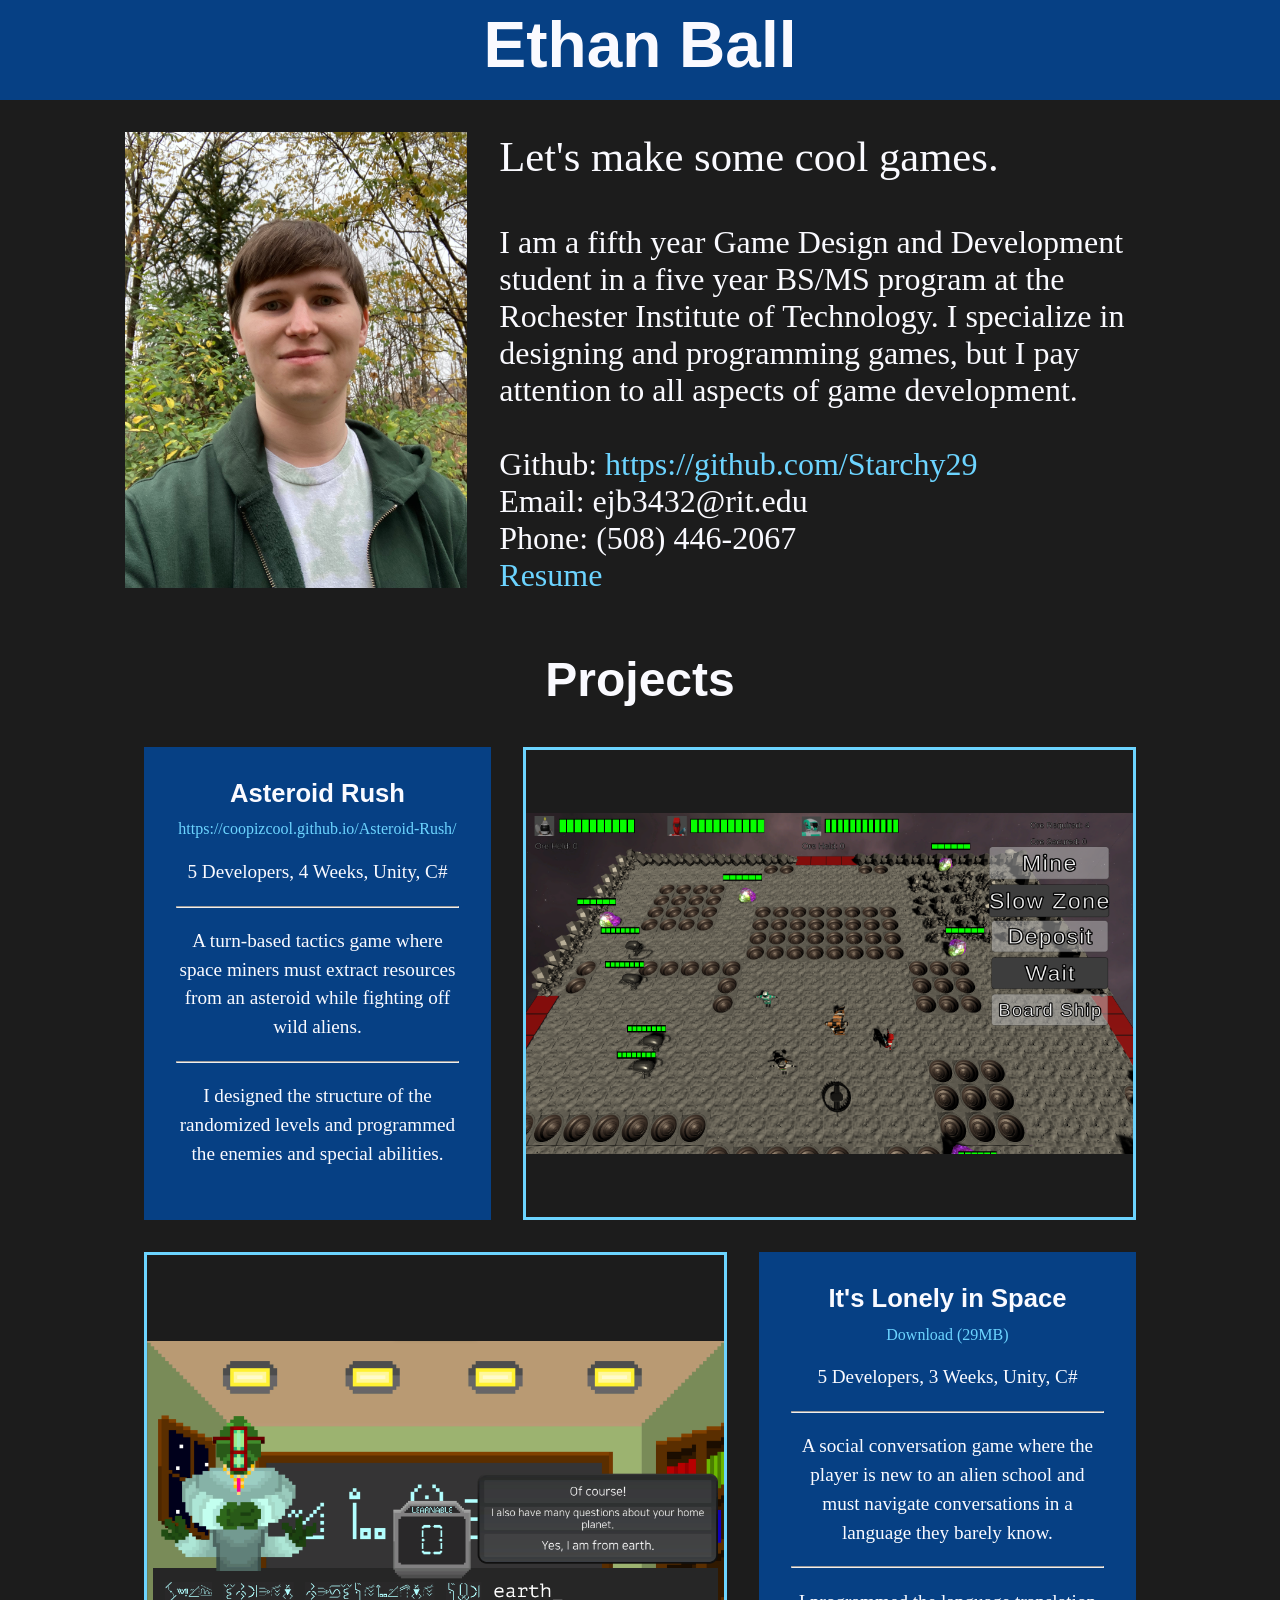
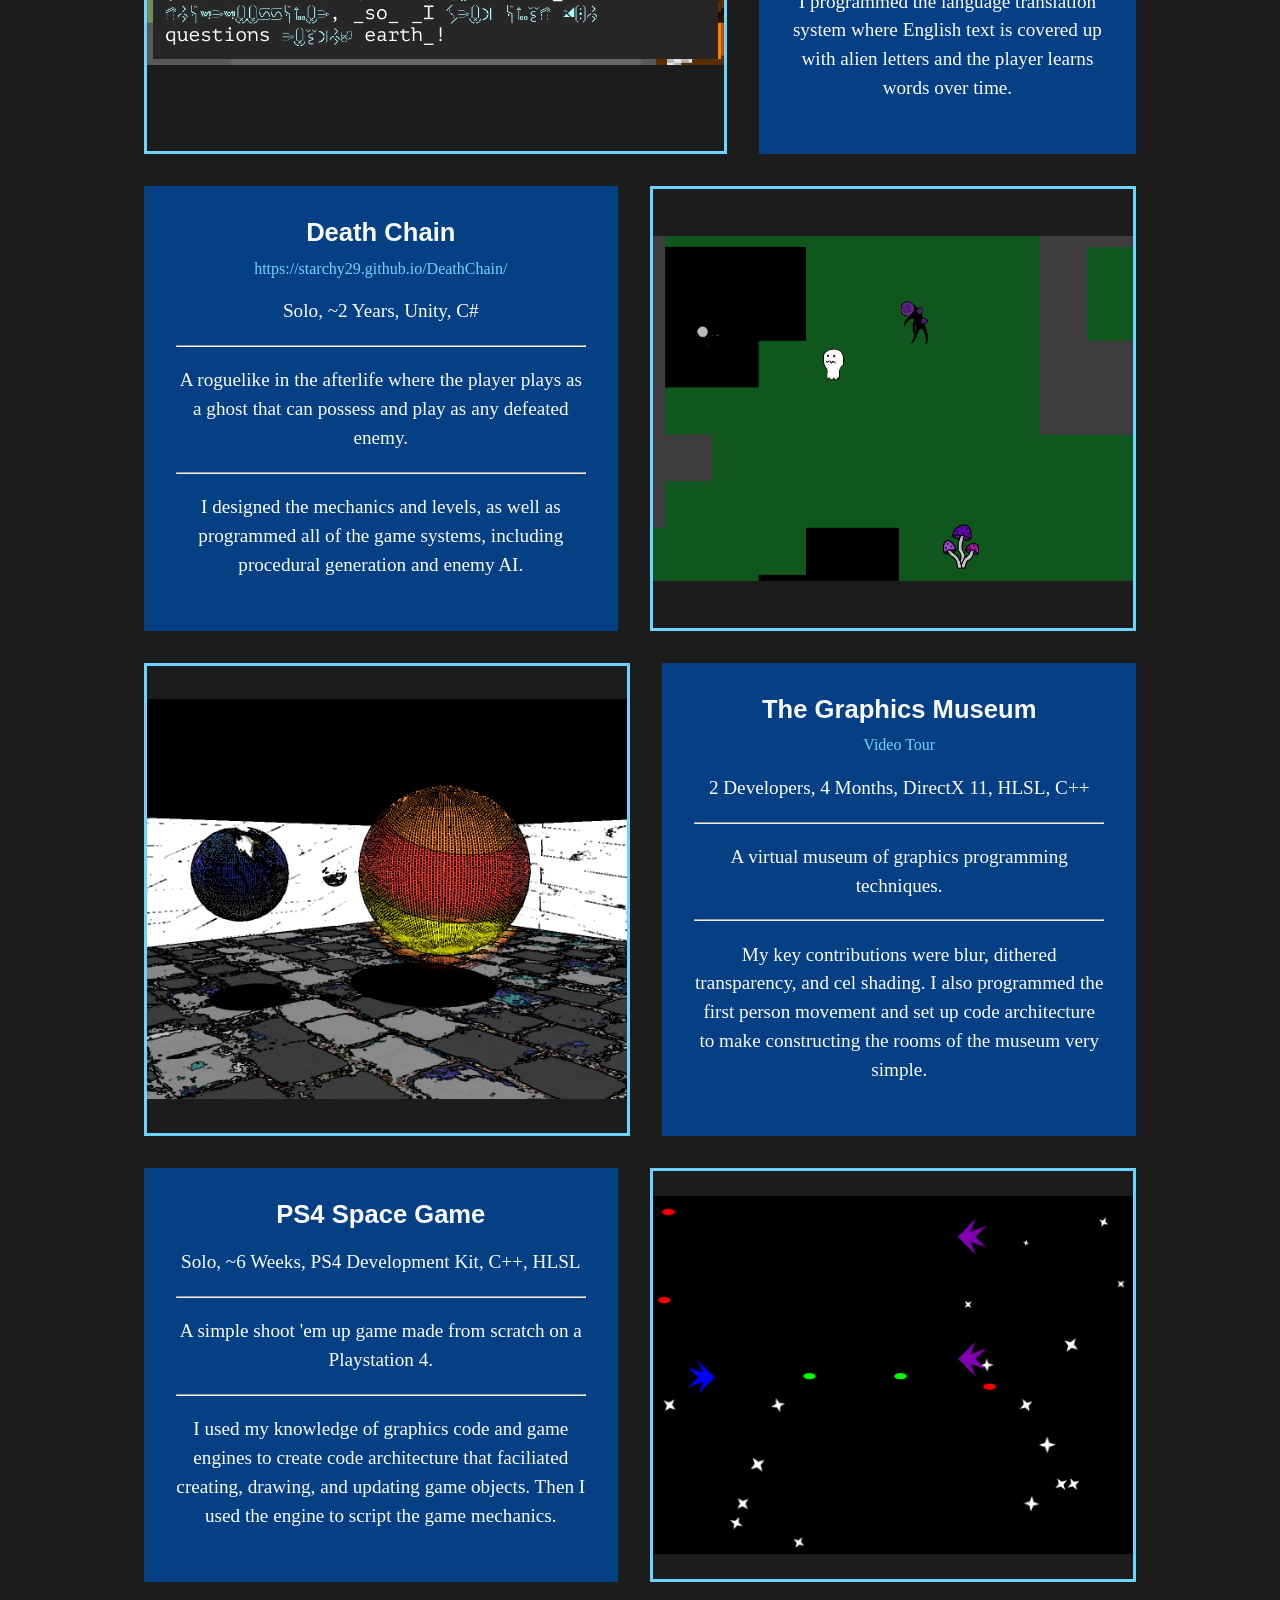
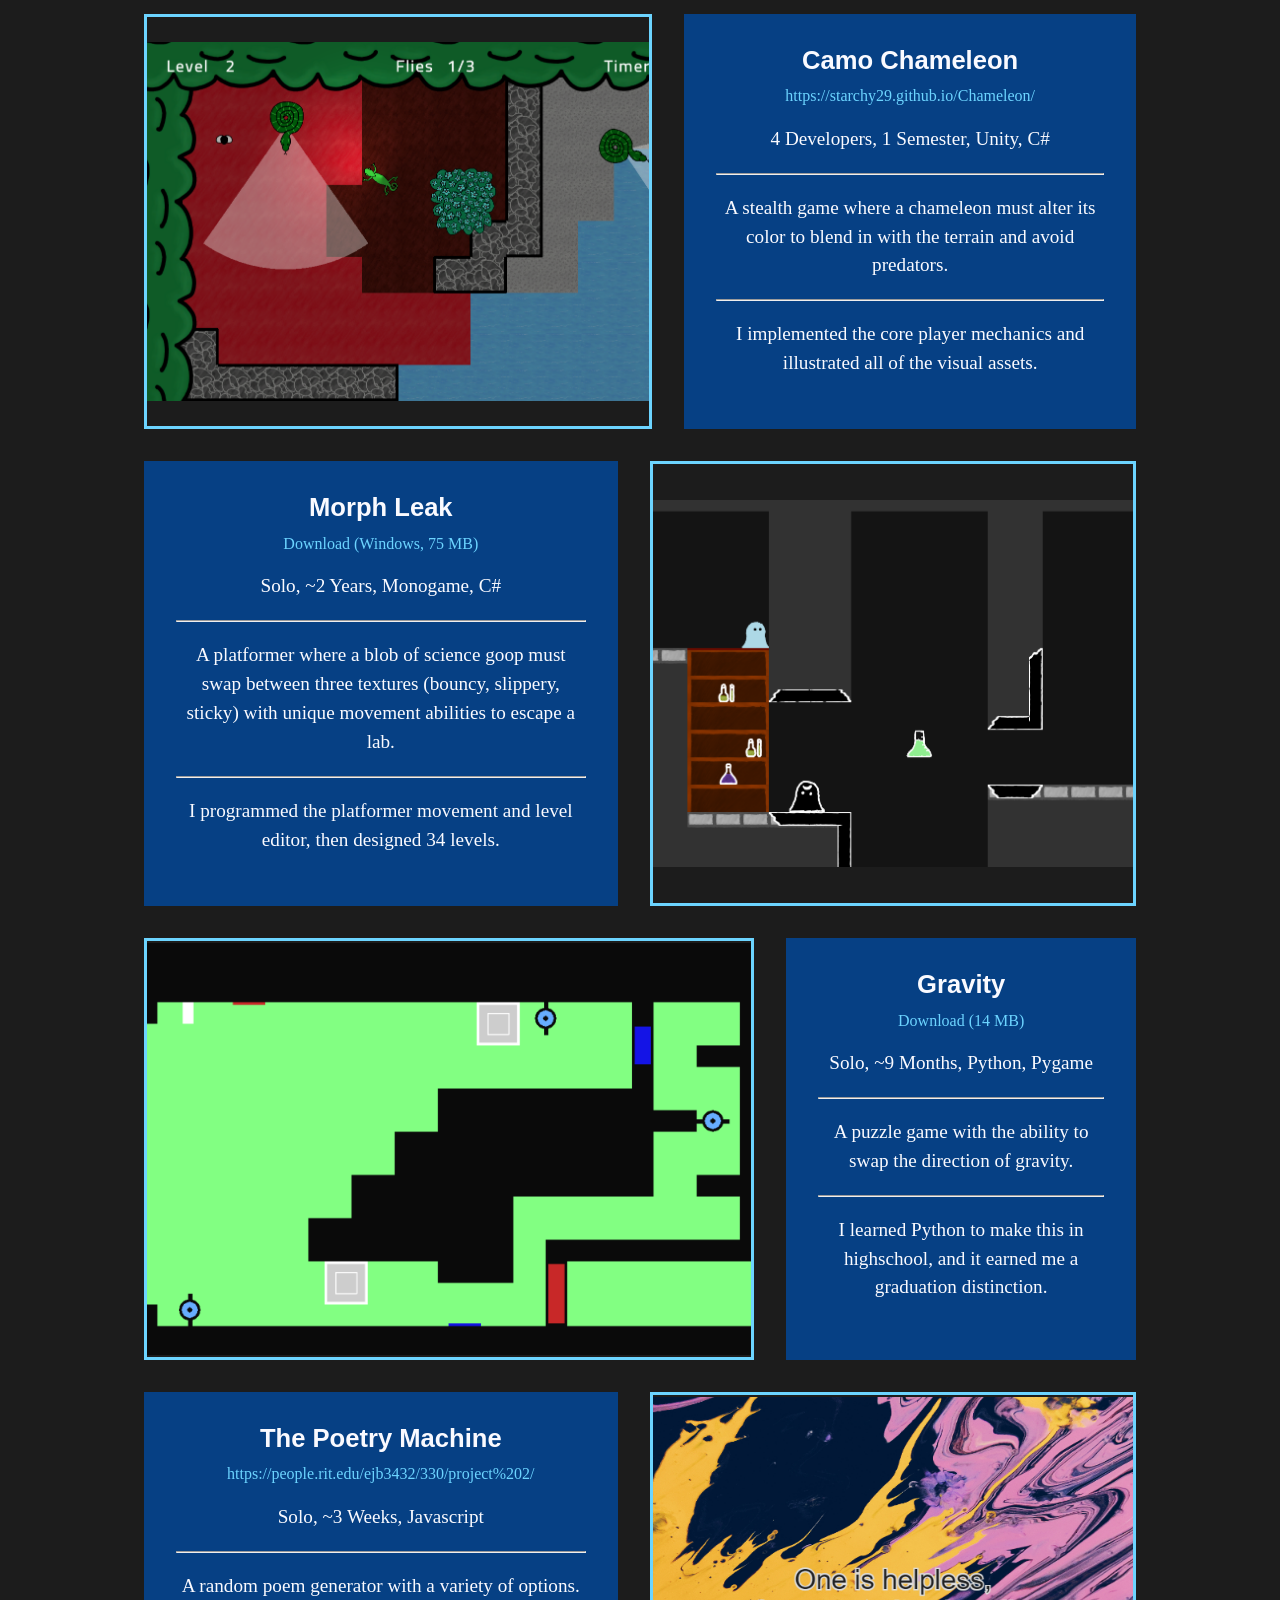
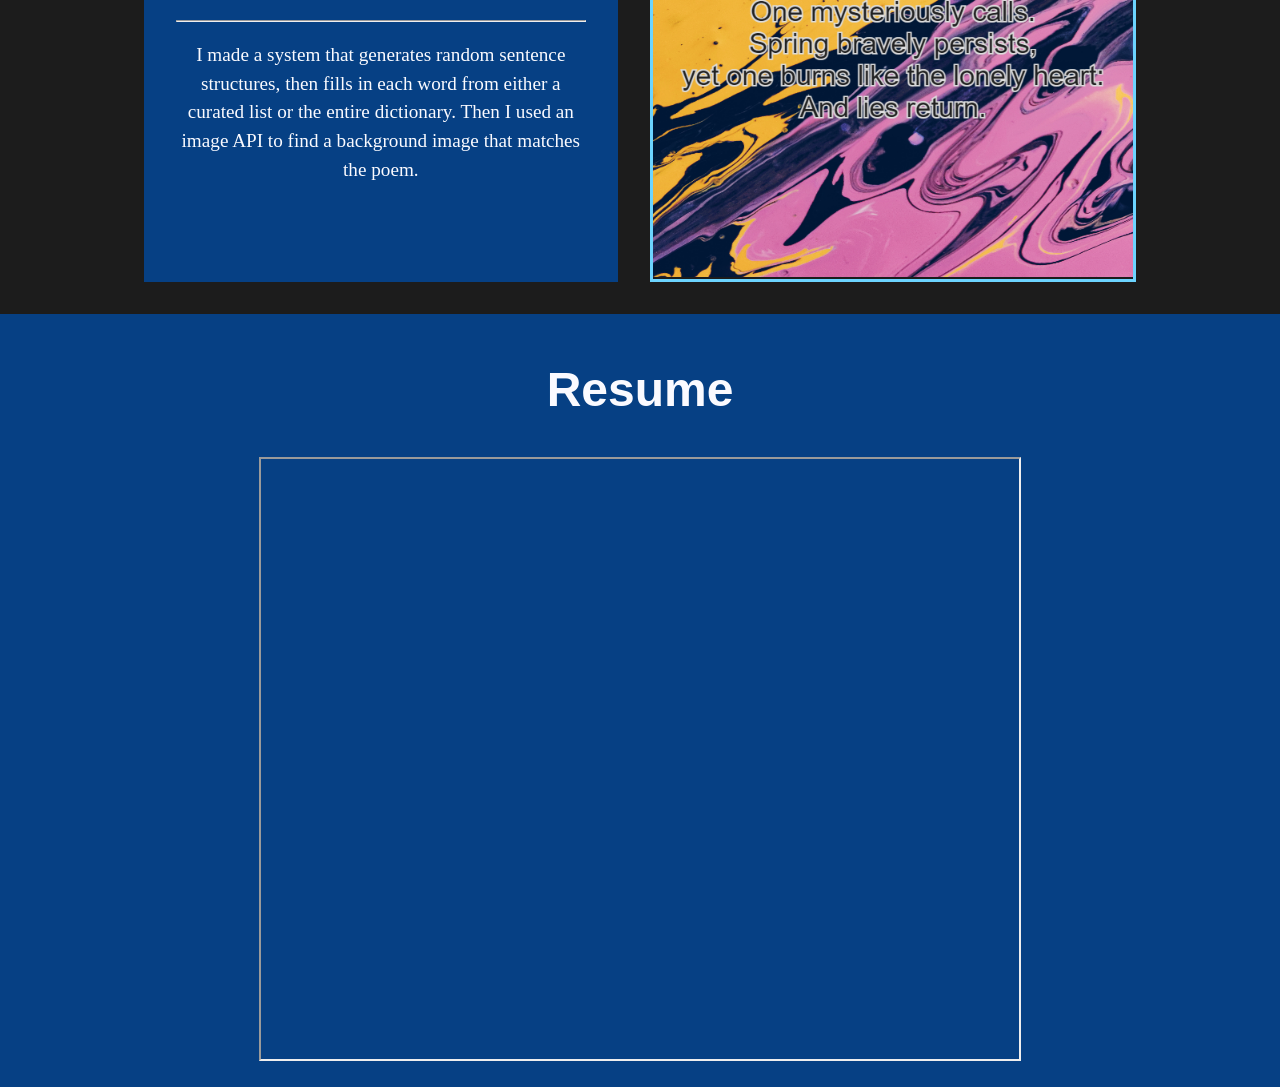
==== docs/index.html @ 803badcc "fixed outlines" ====
<!DOCTYPE html>
<html lang="en">
<head>
    <meta charset="UTF-8">
    <meta name="viewport" content="width=device-width, initial-scale=1.0">
    <title>Ethan Ball's Portfolio</title>
    <link rel="stylesheet" href="css/styles.css">
    <script src="js/main.js"></script>
</head>
<body>
    <header>
        <h1>Ethan Ball</h1>
    </header>
    <main>
        <div id="summary">
            <img src="media/profile pic.JPG" alt="Ethan Ball">
            <div>
                <p id="tagline">Let's make some cool games.</p>
                <p>
                    I am a fifth year Game Design and Development student in a five year BS/MS program at the Rochester Institute
                    of Technology. I specialize in designing and programming games,
                    but I pay attention to all aspects of game development.
                    <br><br>
                    Github: <a href="https://github.com/Starchy29">https://github.com/Starchy29</a><br>
                    Email: ejb3432@rit.edu<br>
                    Phone: (508) 446-2067<br>
                    <a id="resumeLink" href="#resume">Resume</a>
                </p>
            </div>
        </div>

        <section id="gallery">
            <h2>Projects</h2>

            <div id="asteroid" class="project even">
                <div class="gameplayCont hasClip">
                    <img src="media/asteroid rush screenshot.png" alt="A screenshot of 'Asteroid Rush'">
                </div>
                <article>
                    <h3>Asteroid Rush</h3>
                    <a href="https://coopizcool.github.io/Asteroid-Rush/">https://coopizcool.github.io/Asteroid-Rush/</a>
                    <p>
                        5 Developers, 4 Weeks, Unity, C#
                    </p>
                    <hr>
                    <p>
                        A turn-based tactics game where space miners must extract resources from an asteroid
                        while fighting off wild aliens.
                    </p>
                    <hr>
                    <p>
                        I designed the structure of the randomized levels and programmed the enemies and special abilities.
                    </p>
                </article>
            </div>
            <div id="lonely" class="project">
                <div class="gameplayCont hasClip">
                    <img src="media/lonely space screenshot.png" alt="A screenshot of 'It's Lonely in Space'">
                </div>
                <article>
                    <h3>It's Lonely in Space</h3>
                    <a href="media/LonelySpace.zip" download>Download (29MB)</a>
                    <p>
                        5 Developers, 3 Weeks, Unity, C#
                    </p>
                    <hr>
                    <p>
                        A social conversation game where the player is new to an alien school and must navigate conversations in a language they barely know.
                    </p>
                    <hr>
                    <p>
                        I programmed the language translation system where English text is covered up with alien letters and the player learns words over time.
                    </p>
                </article>
            </div>
            <div id="death" class="project even">
                <div class="gameplayCont hasClip">
                    <img src="media/death chain screenshot.png" alt="A screenshot of 'Death Chain'">
                </div>
                <article>
                    <h3>Death Chain</h3>
                    <a href="https://starchy29.github.io/DeathChain/">https://starchy29.github.io/DeathChain/</a>
                    <p>
                        Solo, ~2 Years, Unity, C#
                    </p>
                    <hr>
                    <p>
                        A roguelike in the afterlife where the player plays as a ghost that can possess and play as any defeated enemy.
                    </p>
                    <hr>
                    <p>
                        I designed the mechanics and levels, as well as programmed all of the game systems, including procedural generation and enemy AI.
                    </p>
                </article>
            </div>
            <div class="project">
                <div class="gameplayCont">
                    <img src="media/graphics museum screenshot.png" alt="A screenshot of the graphics museum.">
                </div>
                <article>
                    <h3>The Graphics Museum</h3>
                    <a href="https://www.youtube.com/watch?v=SvbgDn0ZD8M&ab_channel=EthanBall">Video Tour</a>
                    <p>
                        2 Developers, 4 Months, DirectX 11, HLSL, C++
                    </p>
                    <hr>
                    <p>
                        A virtual museum of graphics programming techniques.
                    </p>
                    <hr>
                    <p>
                        My key contributions were blur, dithered transparency, and cel shading. I also programmed the first person movement
                        and set up code architecture to make constructing the rooms of the museum very simple.
                    </p>
                </article>
            </div>
            <div class="project even">
                <div class="gameplayCont">
                    <img src="media/ps4 space game.png" alt="A screenshot of 'Generic PS4 Space Game'.">
                </div>
                <article>
                    <h3>PS4 Space Game</h3>
                    <p>
                        Solo, ~6 Weeks, PS4 Development Kit, C++, HLSL
                    </p>
                    <hr>
                    <p>
                        A simple shoot 'em up game made from scratch on a Playstation 4.
                    </p>
                    <hr>
                    <p>
                        I used my knowledge of graphics code and game engines to create code architecture that faciliated creating, drawing, and updating game objects.
                        Then I used the engine to script the game mechanics.
                    </p>
                </article>
            </div>
            <div id="chameleon" class="project">
                <div class="gameplayCont hasClip">
                    <img src="media/chameleon screenshot.png" alt="A screenshot of 'Camo Chameleon'">
                </div>
                <article>
                    <h3>Camo Chameleon</h3>
                    <a href="https://starchy29.github.io/Chameleon/">https://starchy29.github.io/Chameleon/</a>
                    <p>
                        4 Developers, 1 Semester, Unity, C#
                    </p>
                    <hr>
                    <p>
                        A stealth game where a chameleon must alter its color to blend in with the terrain and avoid predators.
                    </p>
                    <hr>
                    <p>
                        I implemented the core player mechanics and illustrated all of the visual assets.
                    </p>
                </article>
            </div>
            <div id="morph-leak" class="project even">
                <div class="gameplayCont hasClip">
                    <img src="media/morph leak gameplay.PNG" alt="A screenshot of 'Morph Leak'">
                </div>
                <article>
                    <h3>Morph Leak</h3>
                    <a href="media/Morph Leak.zip" download>Download (Windows, 75 MB)</a>
                    <p>
                        Solo, ~2 Years, Monogame, C#
                    </p>
                    <hr>
                    <p>
                        A platformer where a blob of science goop must swap between three textures (bouncy, slippery, sticky) with unique movement abilities to escape a lab.
                    </p>
                    <hr>
                    <p>
                        I programmed the platformer movement and level editor, then designed 34 levels.
                    </p>
                </article>
            </div>
            <div id="gravity" class="project">
                <div class="gameplayCont hasClip">
                    <img src="media/gravity screenshot.PNG" alt="A screenshot of 'Gravity'">
                </div>
                <article>
                    <h3>Gravity</h3>
                    <a href="media/Gravity.zip" download>Download (14 MB)</a>
                    <p>
                        Solo, ~9 Months, Python, Pygame
                    </p>
                    <hr>
                    <p>
                        A puzzle game with the ability to swap the direction of gravity.
                    </p>
                    <hr>
                    <p>
                        I learned Python to make this in highschool, and it earned me a graduation distinction.
                    </p>
                </article>
            </div>
            <div class="project even">
                <div class="gameplayCont">
                    <img src="media/poem.png" alt="A randomly generated poem'">
                </div>
                <article>
                    <h3>The Poetry Machine</h3>
                    <a href="https://people.rit.edu/ejb3432/330/project%202/">https://people.rit.edu/ejb3432/330/project%202/</a>
                    <p>
                        Solo, ~3 Weeks, Javascript
                    </p>
                    <hr>
                    <p>
                        A random poem generator with a variety of options.
                    </p>
                    <hr>
                    <p>
                        I made a system that generates random sentence structures, then fills in each word from either a curated list or the entire dictionary.
                        Then I used an image API to find a background image that matches the poem.
                    </p>
                </article>
            </div>
        </section>
    </main>
    <footer id="resume">
        <h2>Resume</h2>
        <iframe src="media/Ethan Ball Resume.pdf"></iframe><br>
    </footer>
</body>
</html>
---- docs/css/styles.css ----
html {
    scroll-behavior: smooth;
}

body {
    margin: 0;
    padding: 0;
    font-family: 'Times New Roman', Times, serif;
    background-color: #1C1C1C;
    color: #FAFAFF;
}

/* make the highlight color red */
::selection {
    background: #DA3E52;
}

header {
    background-color: #064084;
    height: 100px;
    margin: 0;
}

h1 {
    text-align: center;
    margin: auto;
    font-size: 48pt;
    padding-top: 0.5rem;
}

h1, h2, h3 {
    font-family: 'Trebuchet MS', 'Lucida Sans Unicode', 'Lucida Grande', 'Lucida Sans', Arial, sans-serif;
}

#summary img {
    max-width: 95%;
    max-height: 95%;
}

#summary {
    display: flex;
    height: 30rem;
    justify-content: center;
    justify-items: center;
    margin: 2rem;
}

#summary div {
    font-size: 24pt;
    text-align: left;
    padding: 1rem;
    width: 40rem;
    margin-left: 1rem;
    padding-top: 0rem;
}

#tagline {
    font-size: 32pt;
    margin-top: 0rem;
}

/*nav {
    margin: 2rem auto;
    display: flex;
    flex-wrap: wrap;
    justify-content: center;
    align-items: flex-start;
    max-width: 70%;
}

nav a {
    margin: 0.5rem;
}

nav div {
    font-size: 24pt;
    text-align: center;
    line-height: 15rem;
    background-color: #DA3E52;
    width: 15rem;
    height: 15rem;
}

nav img {
    width: 100%;
    height: 100%;
    transition: filter 0.25s;
}

nav img:hover {
    filter: opacity(40%) saturate(50%);
}*/

h2 {
    font-size: 36pt;
    text-align: center;
}

#gallery {
    justify-content: center;
}

.project {
    display: flex;
    justify-content: center;
    margin: 2rem auto;
    width: 80%;
    justify-content: center;
    max-height: 50rem;
}

.gameplayCont {
    margin: 0 1rem;
    border: 3px solid #6CD4FF;
}

#gallery h3 {
    margin-top: 0rem;
}

.hasClip {
    transition: border 0.25s;
}

.hasClip:hover {
    border: 3px solid #DA3E52;
}

.gameplayCont img {
    width: 100%;
    height: 100%;
    object-fit: contain;
}

.project article {
    max-width: 40%;
    text-align: center;
    padding: 2rem;
    background-color: #064084;
    margin: 0 1rem;
}

.project p {
    font-size: 1.5vw;
    line-height: 1.5;
}

.even { /*make every other project flex in the opposite direction*/
    flex-direction: row-reverse;
}

h3 {
    font-size: 2vw;
}

#resume {
    background-color: #064084;
    padding: 0.5rem;
}

iframe {
    display: block;
    width: 60%;
    height: 600px;
    margin: 0 auto;
}

.project h3 {
    margin-bottom: 0.5em; /* make the download closer to the title */
}
    
a:link {
    color:  #6CD4FF;
    text-decoration: none;
}

a:hover {
    color:  #6CD4FF;
    text-decoration: underline;
}

a:active {
    color:  #6CD4FF;
    text-decoration: underline;
}

a:visited {
    color:  #6CD4FF;
}

@media screen and (max-width: 1000px) {
    #summary {
        flex-direction: column;
        height: auto;
        align-items: center;
    }

    #summary img {
        max-width: 300px;
    }

    #tagline {
        text-align: center;
    }

    #summary div {
        width: 100%;
        margin: 0;
    }

    #summary p {    
        font-size: 5vw;
    }

    nav {
        max-width: 100%;
        flex-direction: column;
        align-items: center;
        margin: 0;
    }

    nav div {
        width: 20rem;
        height: 20rem;
        line-height: 25rem;
        font-size: 32pt;
    }

    .project {
        flex-direction: column;
        width: 100%;
        max-height: 100rem;
        margin-left: 0rem;
        margin-right: 0rem;

        /* make the edges of the image and article line up */
        border-left: 5px solid #064084;
        border-right: 5px solid #064084;
    }

    .project article {
        max-width: 100%;
        margin: 0;
    }

    .project p {
        font-size: 5vw;
        padding: 0;
        padding: 0;
    }

    h3 {
        font-size: 6vw;
    }

    .gameplayCont {
        width: 100%;
        margin: 0;
        border: 5px solid #6CD4FF;
    }

    /* no navigation, resume, or download links on mobile */
    nav, iframe, #resume h2, #resumeLink, article a {
        display: none;
    }
}
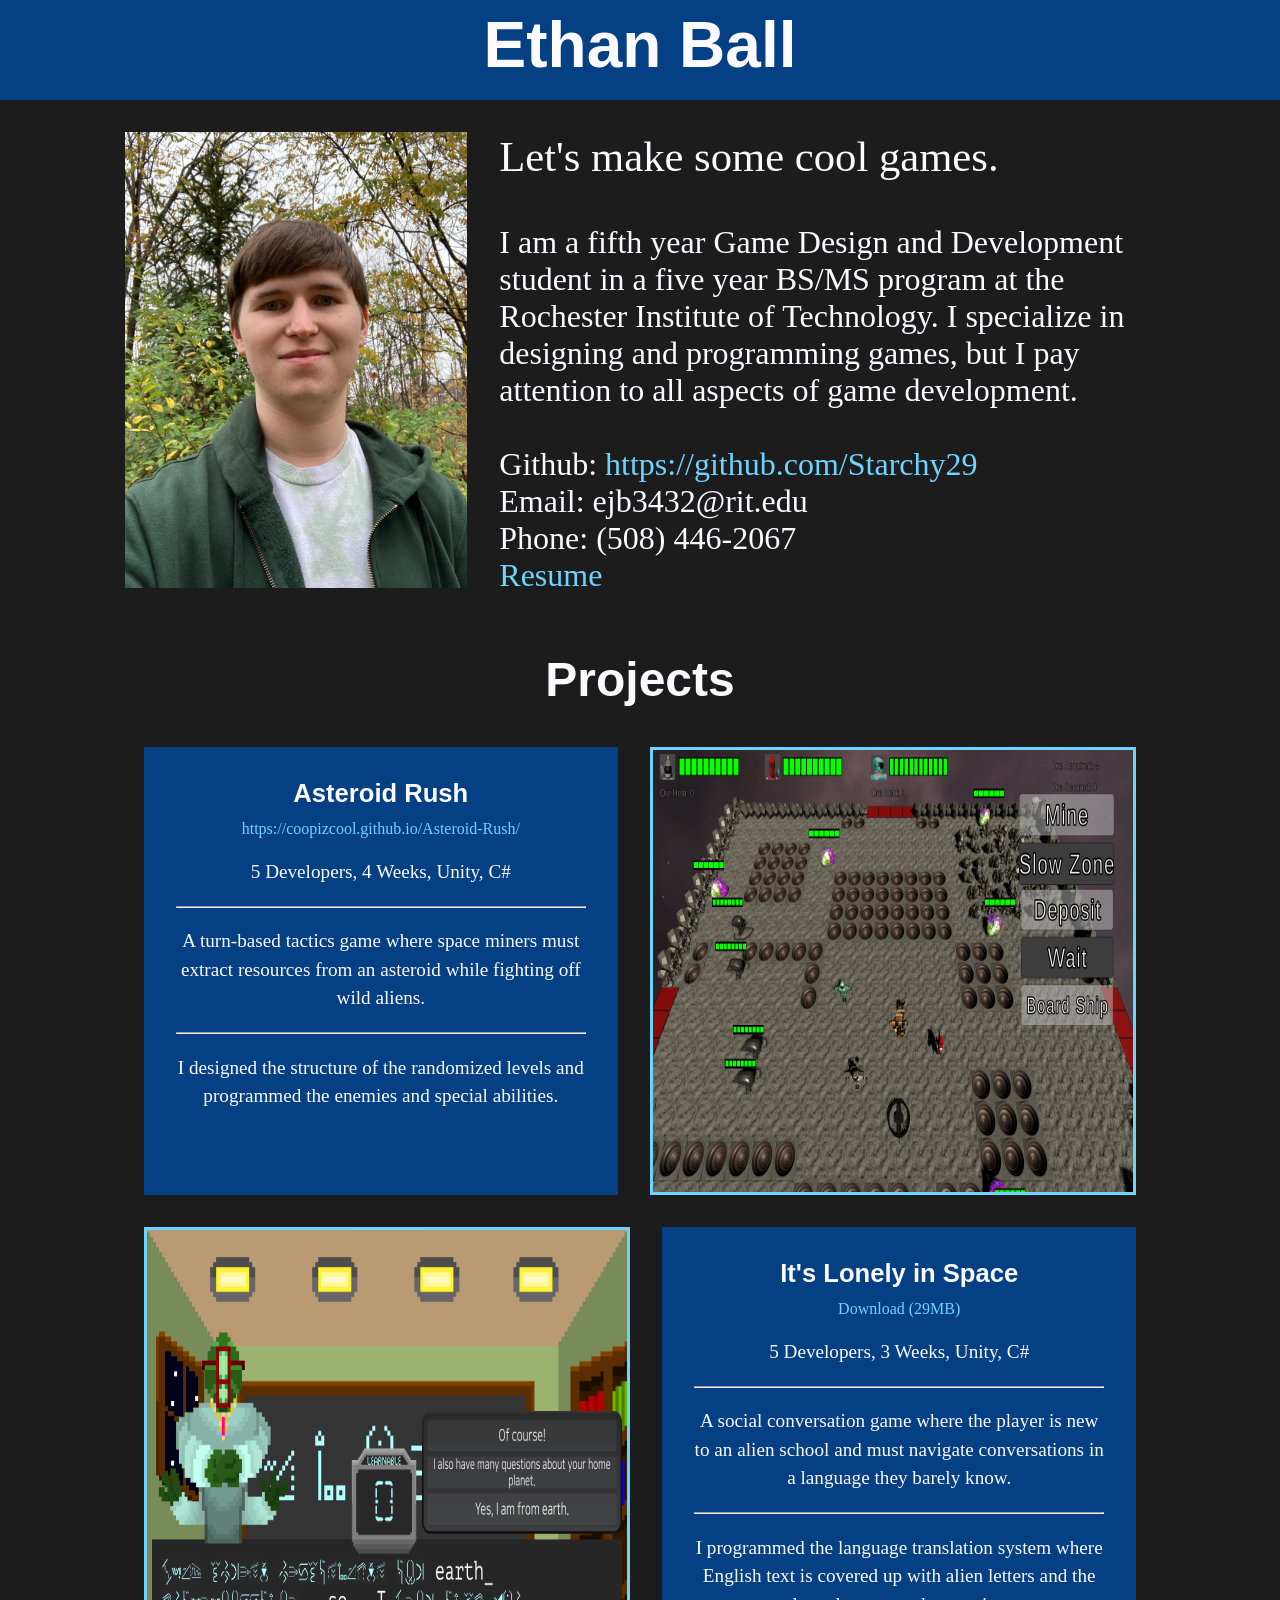
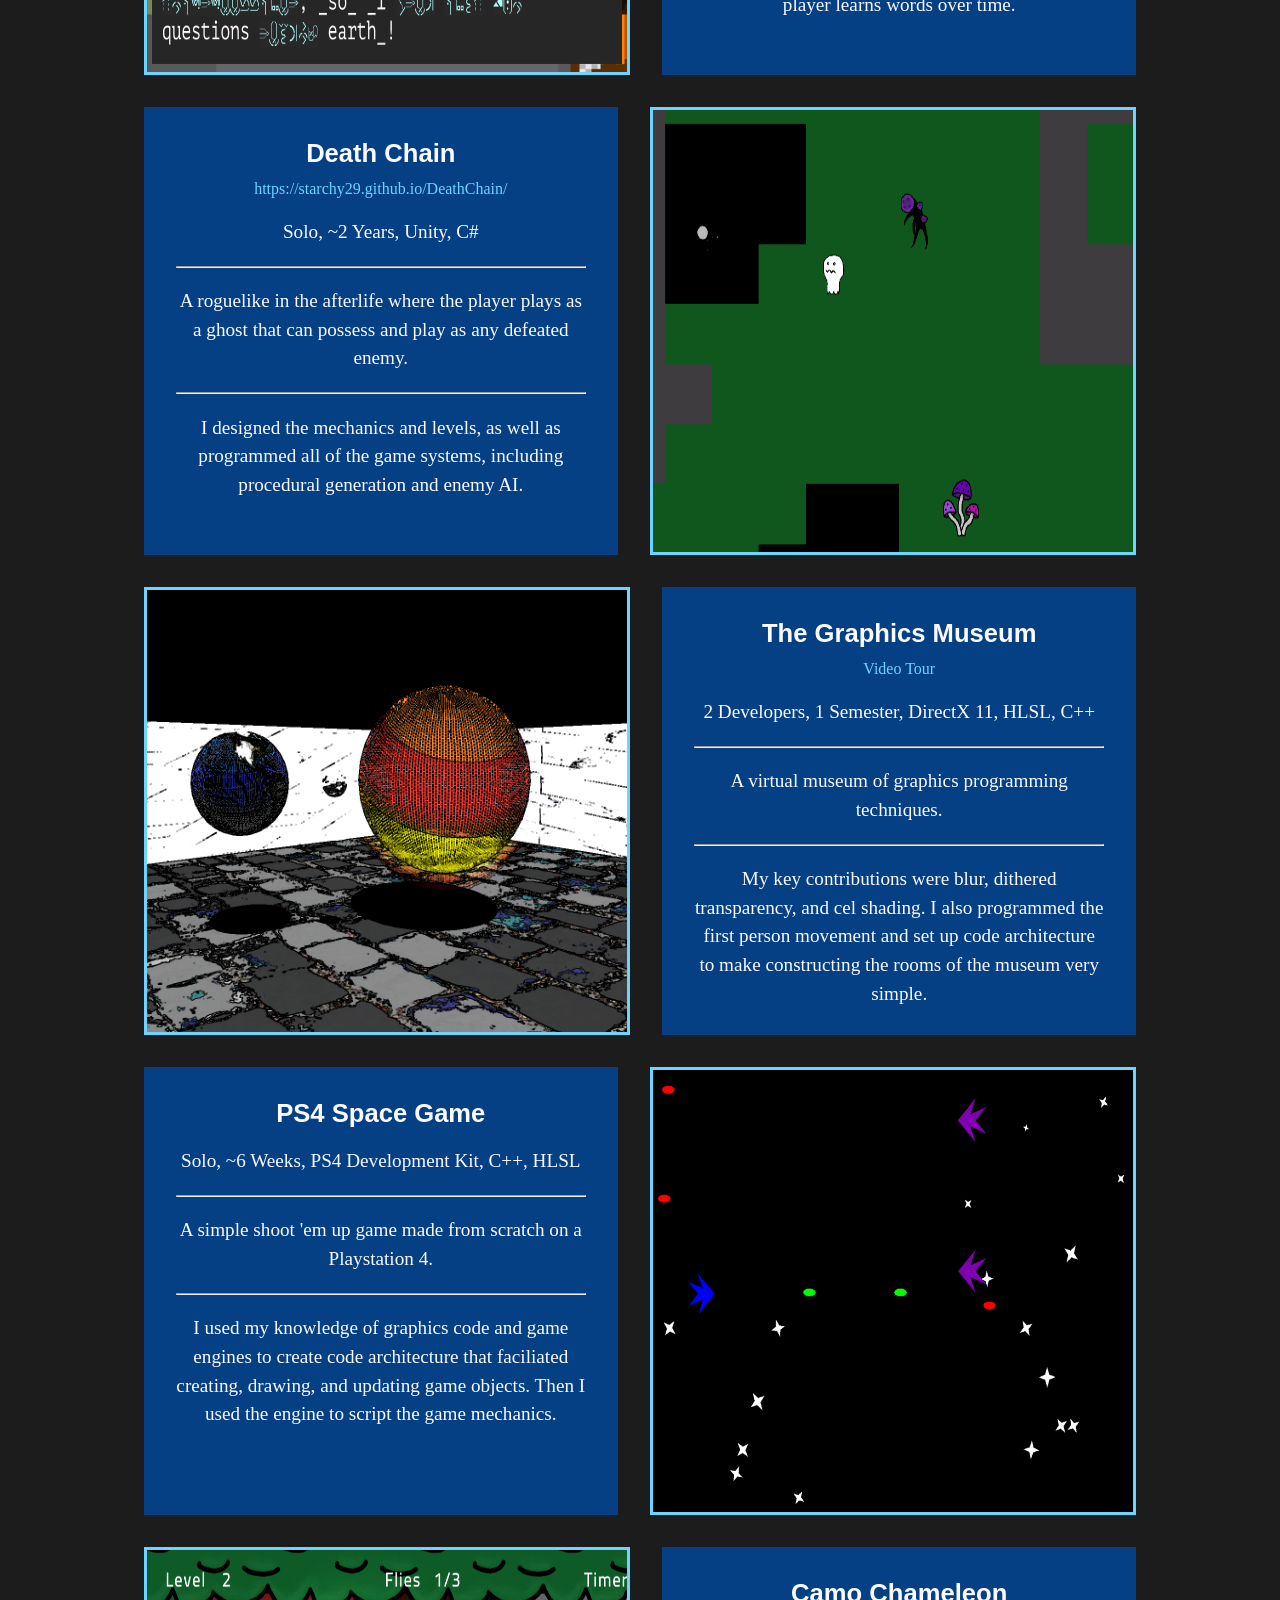
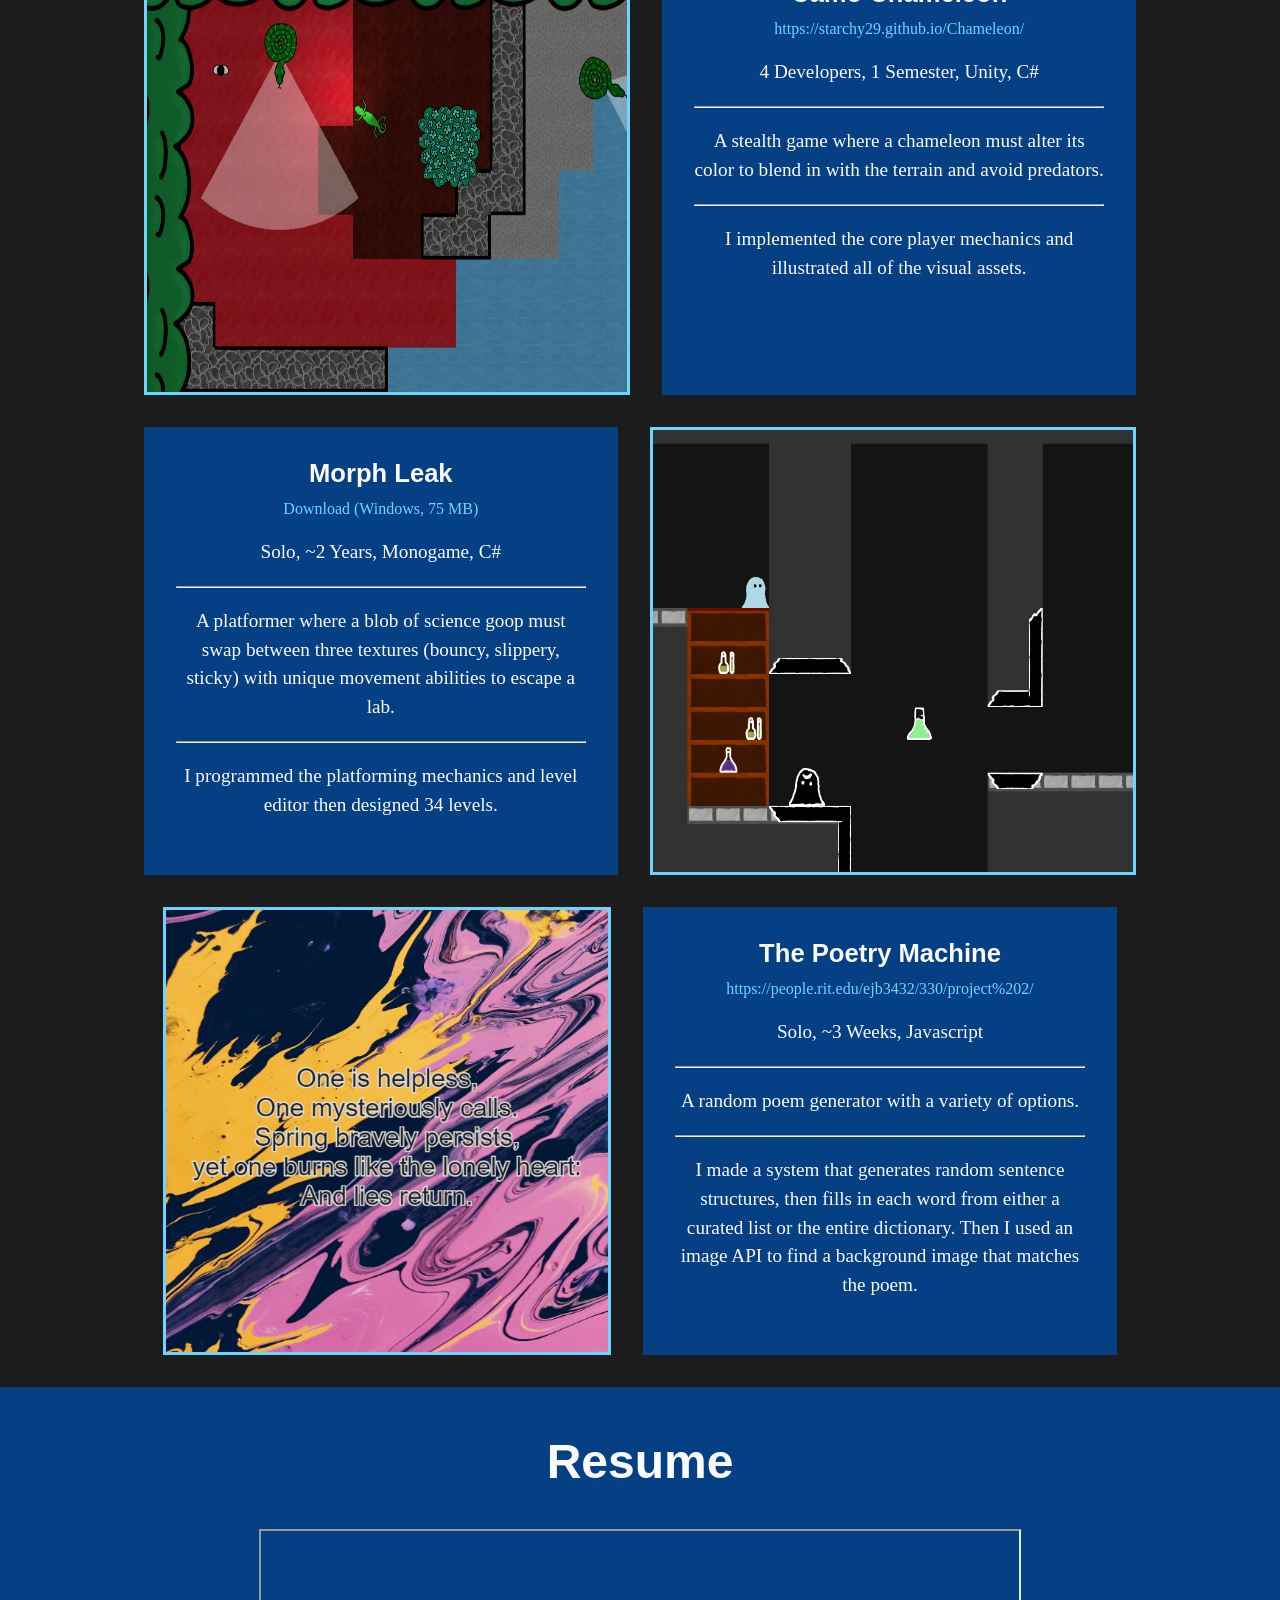
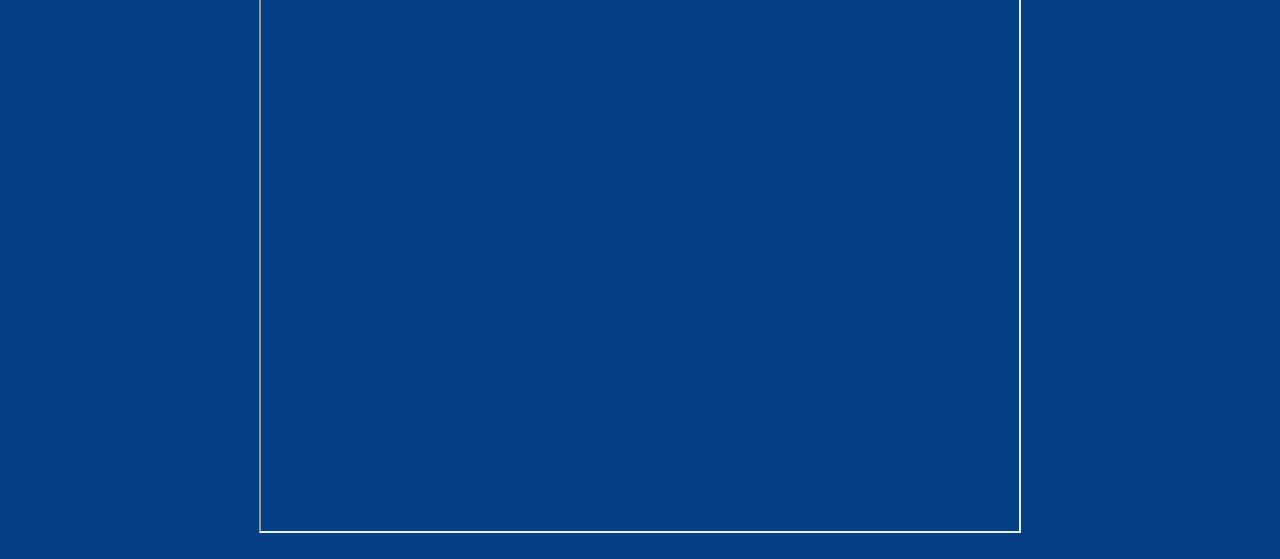
==== commit 69226564: "fixed image and video stretching" ====
--- a/docs/index.html
+++ b/docs/index.html
@@ -101,7 +101,7 @@
                     <h3>The Graphics Museum</h3>
                     <a href="https://www.youtube.com/watch?v=SvbgDn0ZD8M&ab_channel=EthanBall">Video Tour</a>
                     <p>
-                        2 Developers, 4 Months, DirectX 11, HLSL, C++
+                        2 Developers, 1 Semester, DirectX 11, HLSL, C++
                     </p>
                     <hr>
                     <p>
@@ -170,10 +170,11 @@
                     </p>
                     <hr>
                     <p>
-                        I programmed the platformer movement and level editor, then designed 34 levels.
-                    </p>
-                </article>
-            </div>
+                        I programmed the platforming mechanics and level editor then designed 34 levels.
+                    </p>
+                </article>
+            </div>
+            <!-- RIP Gravity
             <div id="gravity" class="project">
                 <div class="gameplayCont hasClip">
                     <img src="media/gravity screenshot.PNG" alt="A screenshot of 'Gravity'">
@@ -194,7 +195,8 @@
                     </p>
                 </article>
             </div>
-            <div class="project even">
+            -->
+            <div class="project">
                 <div class="gameplayCont">
                     <img src="media/poem.png" alt="A randomly generated poem'">
                 </div>
--- a/docs/css/styles.css
+++ b/docs/css/styles.css
@@ -106,7 +106,8 @@
     margin: 2rem auto;
     width: 80%;
     justify-content: center;
-    max-height: 50rem;
+    /*max-height: 50rem;*/
+    height: 35vw;
 }
 
 .gameplayCont {
@@ -129,7 +130,7 @@
 .gameplayCont img {
     width: 100%;
     height: 100%;
-    object-fit: contain;
+    object-fit: fill;
 }
 
 .project article {
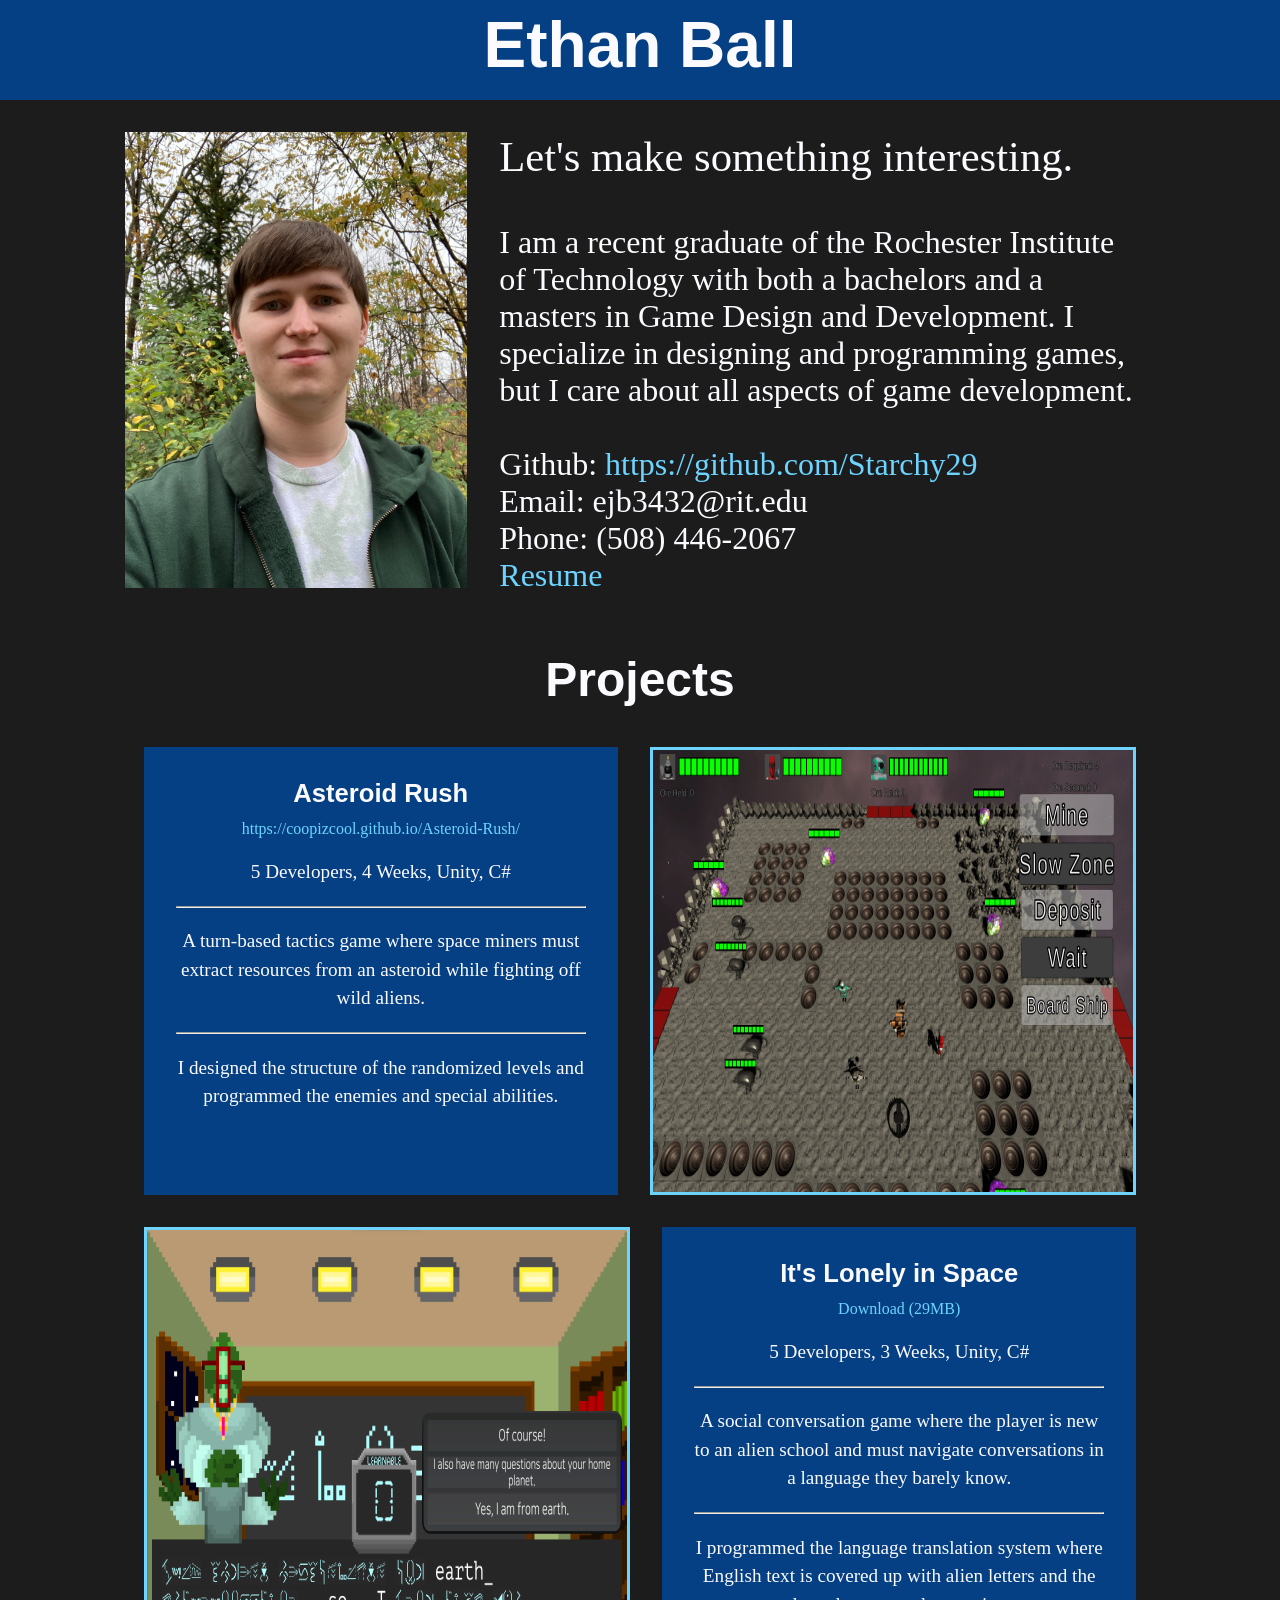
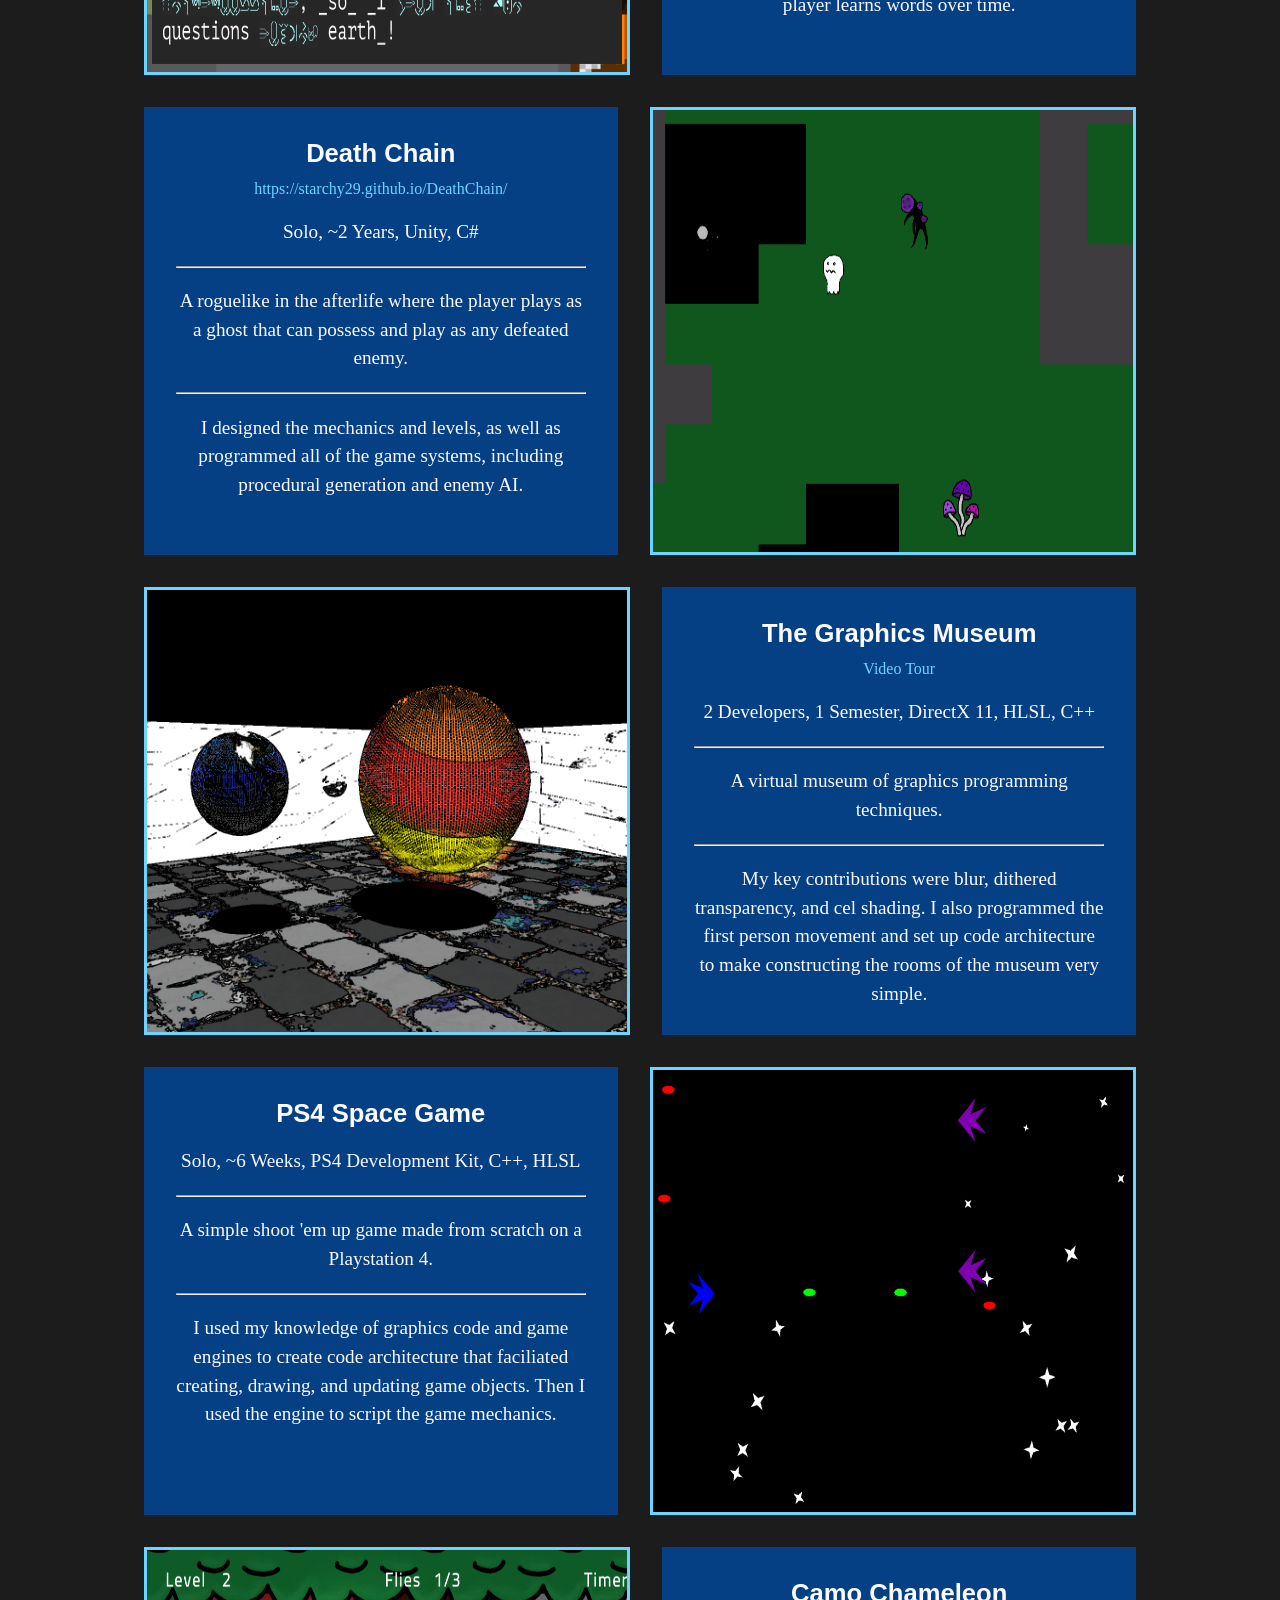
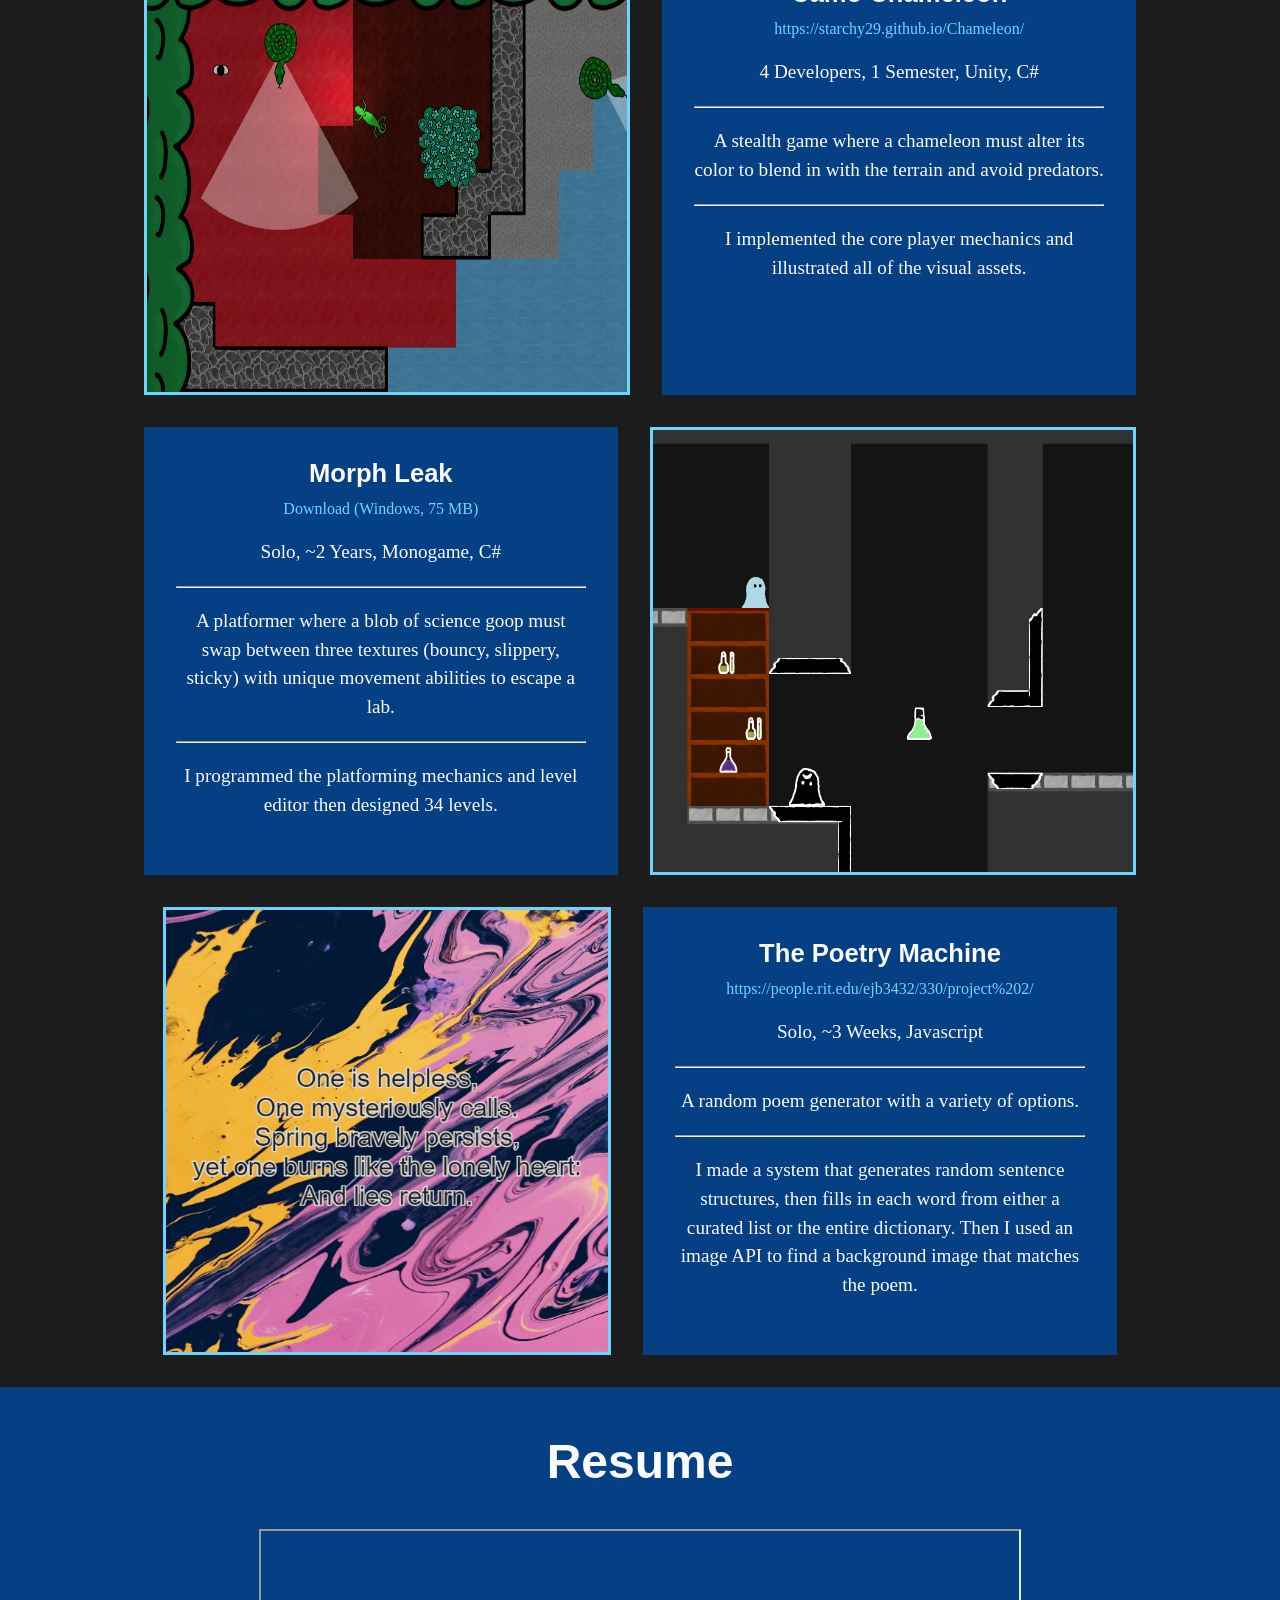
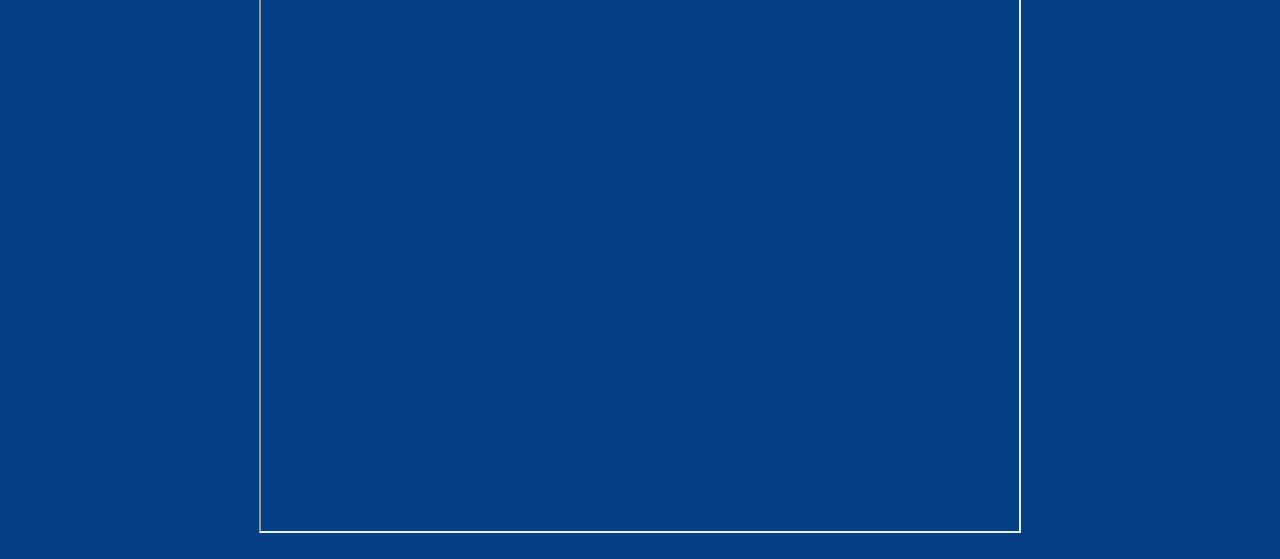
==== commit aeac25bb: "updated post-graduation" ====
--- a/docs/index.html
+++ b/docs/index.html
@@ -15,11 +15,12 @@
         <div id="summary">
             <img src="media/profile pic.JPG" alt="Ethan Ball">
             <div>
-                <p id="tagline">Let's make some cool games.</p>
+                <p id="tagline">Let's make something interesting.</p>
                 <p>
-                    I am a fifth year Game Design and Development student in a five year BS/MS program at the Rochester Institute
-                    of Technology. I specialize in designing and programming games,
-                    but I pay attention to all aspects of game development.
+                    I am a recent graduate of the Rochester Institute of Technology with 
+                    both a bachelors and a masters in Game Design and Development.
+                    I specialize in designing and programming games,
+                    but I care about all aspects of game development.
                     <br><br>
                     Github: <a href="https://github.com/Starchy29">https://github.com/Starchy29</a><br>
                     Email: ejb3432@rit.edu<br>
--- a/docs/css/styles.css
+++ b/docs/css/styles.css
@@ -106,7 +106,6 @@
     margin: 2rem auto;
     width: 80%;
     justify-content: center;
-    /*max-height: 50rem;*/
     height: 35vw;
 }
 
@@ -230,13 +229,14 @@
     .project {
         flex-direction: column;
         width: 100%;
+        height: auto;
         max-height: 100rem;
         margin-left: 0rem;
         margin-right: 0rem;
 
         /* make the edges of the image and article line up */
-        border-left: 5px solid #064084;
-        border-right: 5px solid #064084;
+        /*border-left: 5px solid #064084;
+        border-right: 5px solid #064084;*/
     }
 
     .project article {
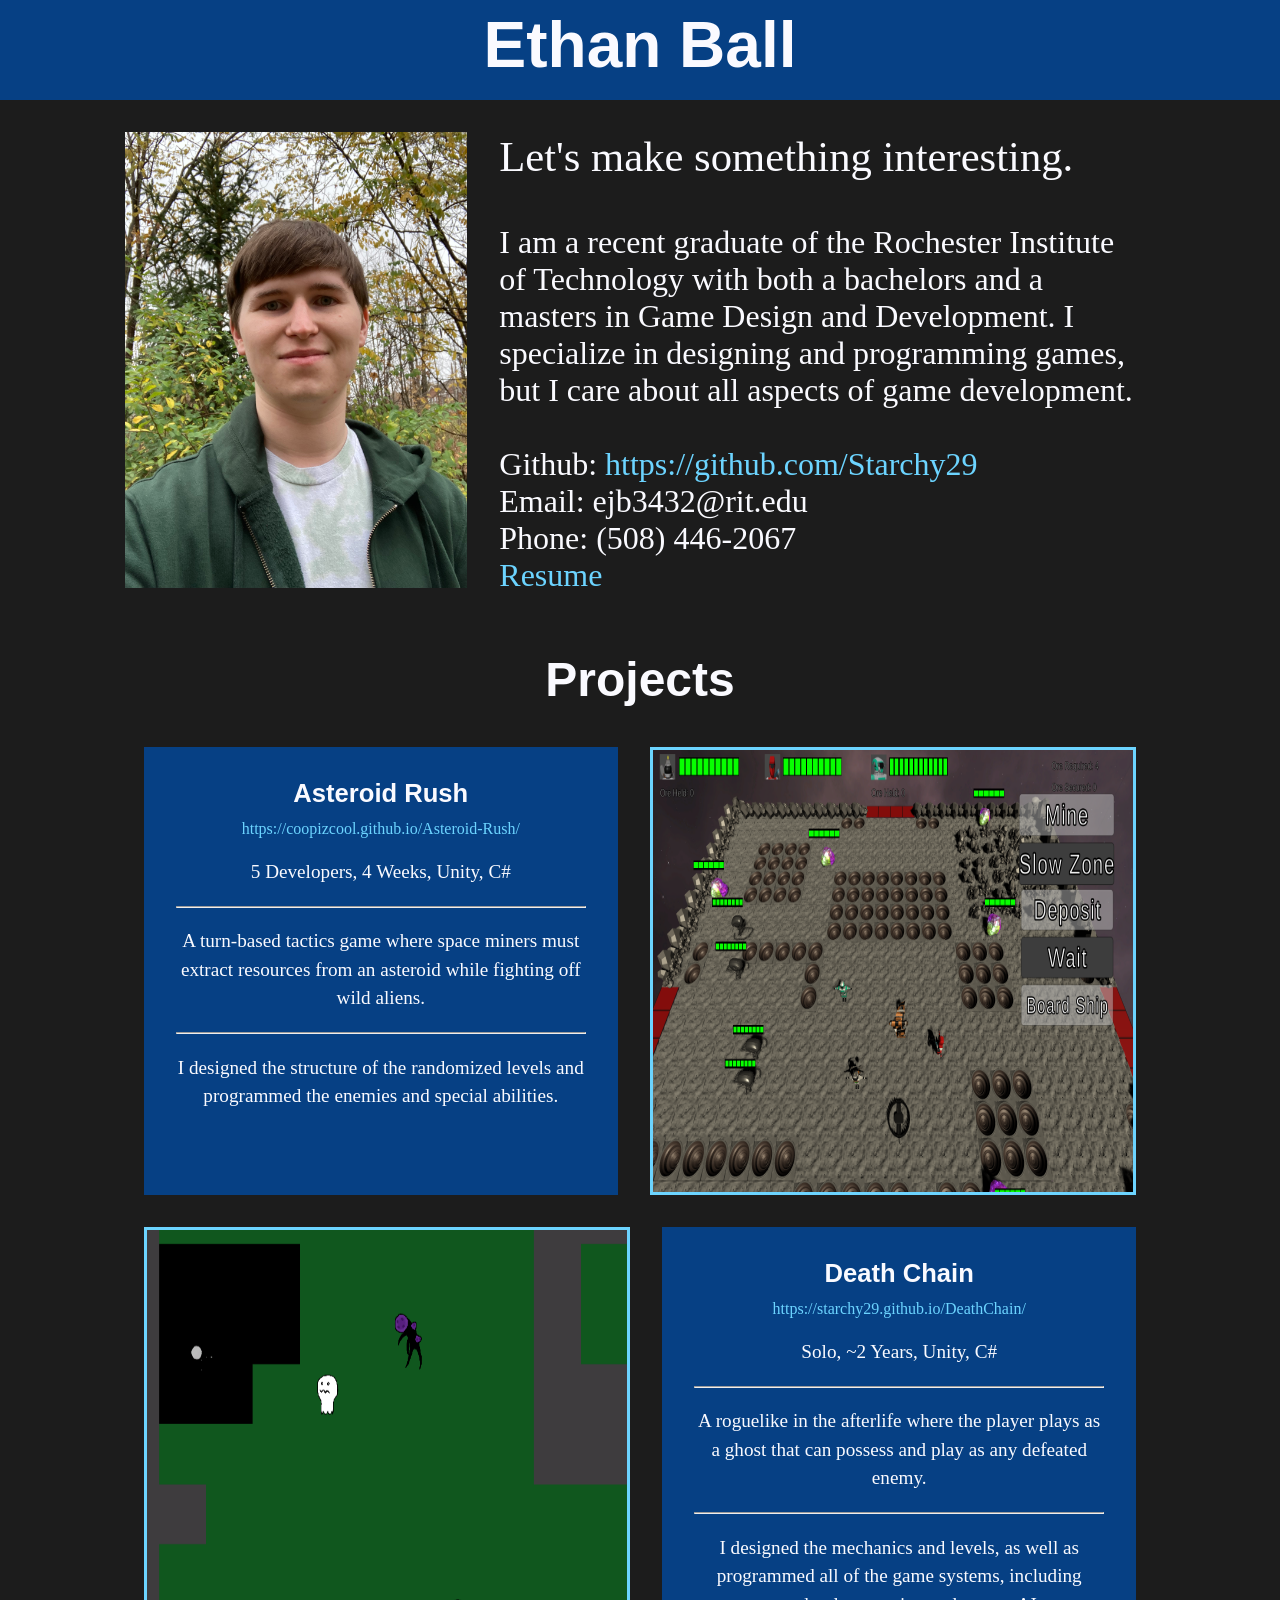
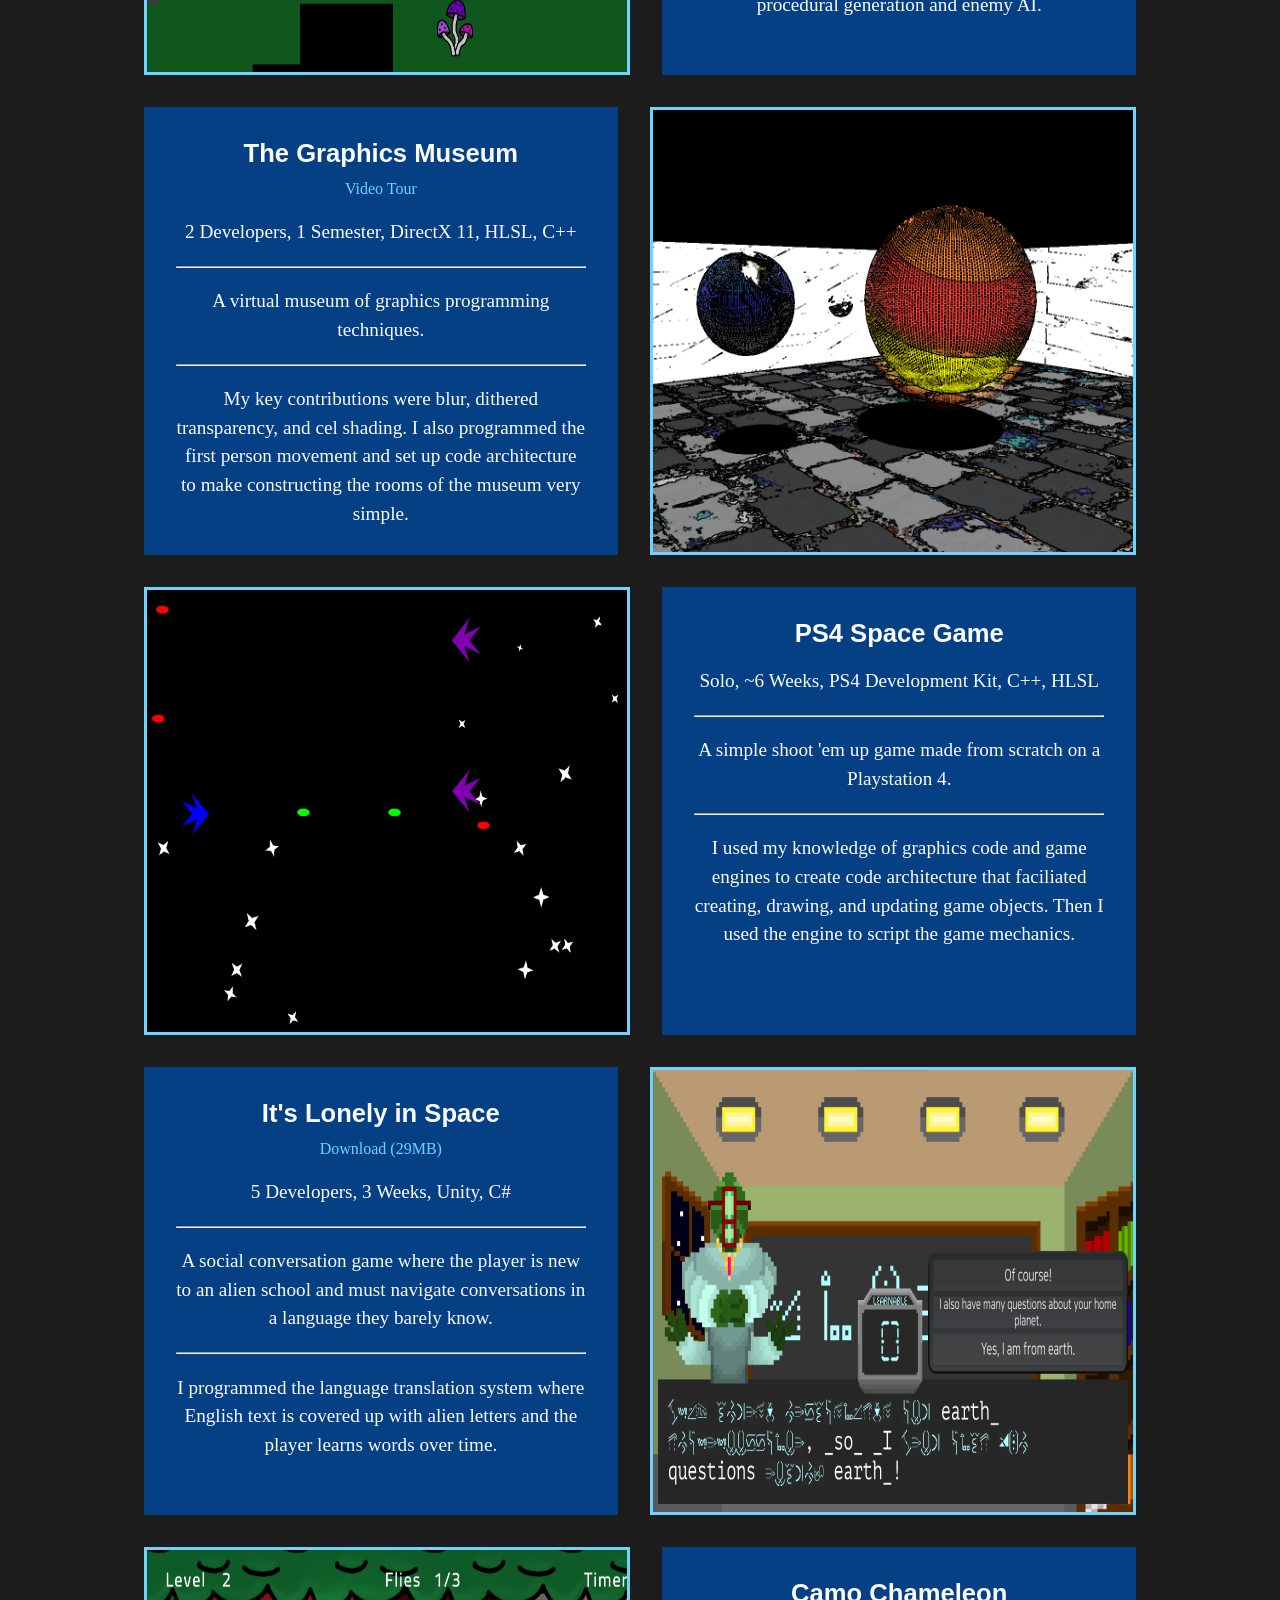
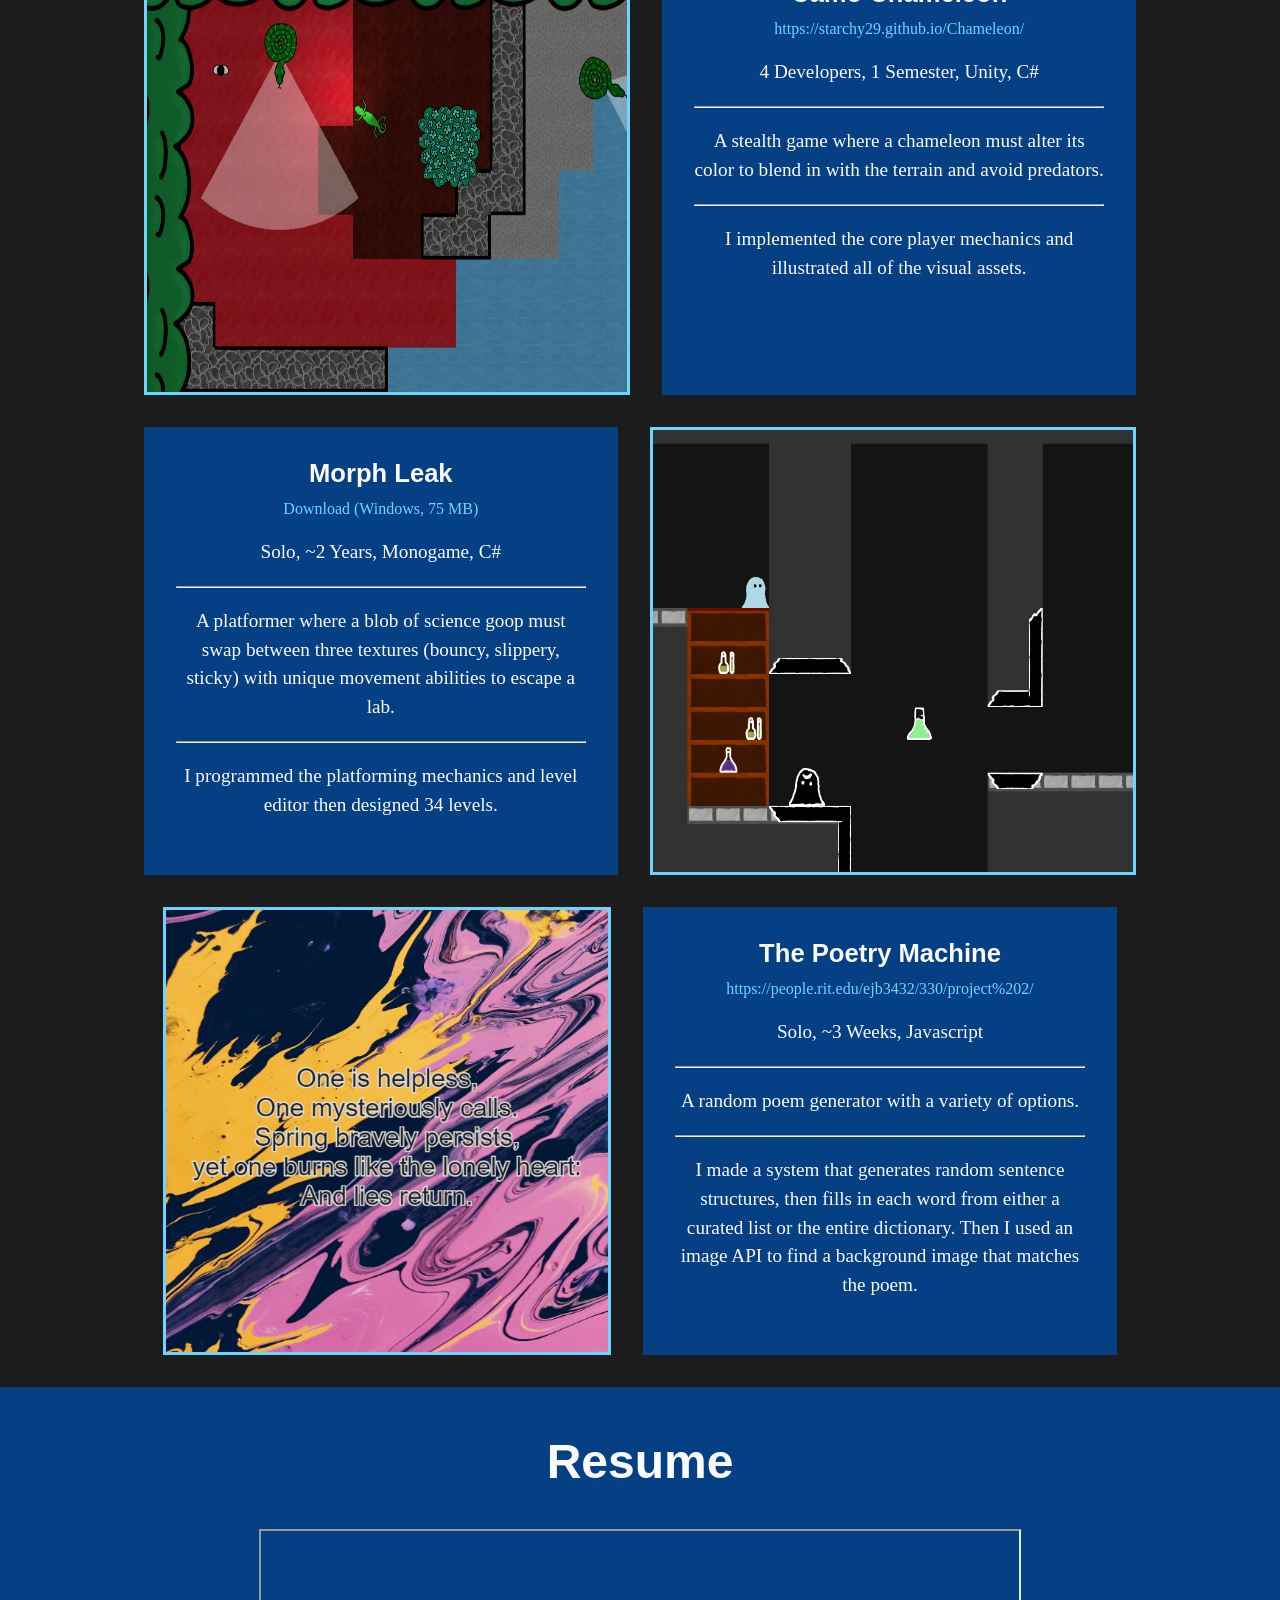
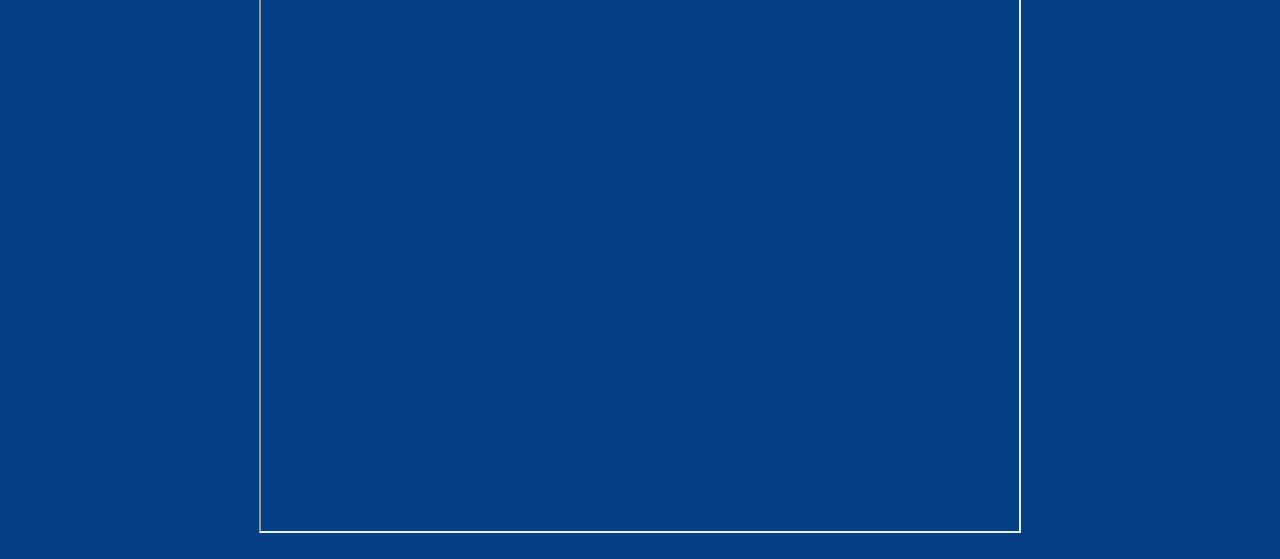
==== commit 5e51e6a2: "changed project ordering" ====
--- a/docs/index.html
+++ b/docs/index.html
@@ -54,7 +54,68 @@
                     </p>
                 </article>
             </div>
-            <div id="lonely" class="project">
+            <div id="death" class="project">
+                <div class="gameplayCont hasClip">
+                    <img src="media/death chain screenshot.png" alt="A screenshot of 'Death Chain'">
+                </div>
+                <article>
+                    <h3>Death Chain</h3>
+                    <a href="https://starchy29.github.io/DeathChain/">https://starchy29.github.io/DeathChain/</a>
+                    <p>
+                        Solo, ~2 Years, Unity, C#
+                    </p>
+                    <hr>
+                    <p>
+                        A roguelike in the afterlife where the player plays as a ghost that can possess and play as any defeated enemy.
+                    </p>
+                    <hr>
+                    <p>
+                        I designed the mechanics and levels, as well as programmed all of the game systems, including procedural generation and enemy AI.
+                    </p>
+                </article>
+            </div>
+            <div class="project even">
+                <div class="gameplayCont">
+                    <img src="media/graphics museum screenshot.png" alt="A screenshot of the graphics museum.">
+                </div>
+                <article>
+                    <h3>The Graphics Museum</h3>
+                    <a href="https://www.youtube.com/watch?v=SvbgDn0ZD8M&ab_channel=EthanBall">Video Tour</a>
+                    <p>
+                        2 Developers, 1 Semester, DirectX 11, HLSL, C++
+                    </p>
+                    <hr>
+                    <p>
+                        A virtual museum of graphics programming techniques.
+                    </p>
+                    <hr>
+                    <p>
+                        My key contributions were blur, dithered transparency, and cel shading. I also programmed the first person movement
+                        and set up code architecture to make constructing the rooms of the museum very simple.
+                    </p>
+                </article>
+            </div>
+            <div class="project">
+                <div class="gameplayCont">
+                    <img src="media/ps4 space game.png" alt="A screenshot of 'Generic PS4 Space Game'.">
+                </div>
+                <article>
+                    <h3>PS4 Space Game</h3>
+                    <p>
+                        Solo, ~6 Weeks, PS4 Development Kit, C++, HLSL
+                    </p>
+                    <hr>
+                    <p>
+                        A simple shoot 'em up game made from scratch on a Playstation 4.
+                    </p>
+                    <hr>
+                    <p>
+                        I used my knowledge of graphics code and game engines to create code architecture that faciliated creating, drawing, and updating game objects.
+                        Then I used the engine to script the game mechanics.
+                    </p>
+                </article>
+            </div>
+            <div id="lonely" class="project even">
                 <div class="gameplayCont hasClip">
                     <img src="media/lonely space screenshot.png" alt="A screenshot of 'It's Lonely in Space'">
                 </div>
@@ -71,67 +132,6 @@
                     <hr>
                     <p>
                         I programmed the language translation system where English text is covered up with alien letters and the player learns words over time.
-                    </p>
-                </article>
-            </div>
-            <div id="death" class="project even">
-                <div class="gameplayCont hasClip">
-                    <img src="media/death chain screenshot.png" alt="A screenshot of 'Death Chain'">
-                </div>
-                <article>
-                    <h3>Death Chain</h3>
-                    <a href="https://starchy29.github.io/DeathChain/">https://starchy29.github.io/DeathChain/</a>
-                    <p>
-                        Solo, ~2 Years, Unity, C#
-                    </p>
-                    <hr>
-                    <p>
-                        A roguelike in the afterlife where the player plays as a ghost that can possess and play as any defeated enemy.
-                    </p>
-                    <hr>
-                    <p>
-                        I designed the mechanics and levels, as well as programmed all of the game systems, including procedural generation and enemy AI.
-                    </p>
-                </article>
-            </div>
-            <div class="project">
-                <div class="gameplayCont">
-                    <img src="media/graphics museum screenshot.png" alt="A screenshot of the graphics museum.">
-                </div>
-                <article>
-                    <h3>The Graphics Museum</h3>
-                    <a href="https://www.youtube.com/watch?v=SvbgDn0ZD8M&ab_channel=EthanBall">Video Tour</a>
-                    <p>
-                        2 Developers, 1 Semester, DirectX 11, HLSL, C++
-                    </p>
-                    <hr>
-                    <p>
-                        A virtual museum of graphics programming techniques.
-                    </p>
-                    <hr>
-                    <p>
-                        My key contributions were blur, dithered transparency, and cel shading. I also programmed the first person movement
-                        and set up code architecture to make constructing the rooms of the museum very simple.
-                    </p>
-                </article>
-            </div>
-            <div class="project even">
-                <div class="gameplayCont">
-                    <img src="media/ps4 space game.png" alt="A screenshot of 'Generic PS4 Space Game'.">
-                </div>
-                <article>
-                    <h3>PS4 Space Game</h3>
-                    <p>
-                        Solo, ~6 Weeks, PS4 Development Kit, C++, HLSL
-                    </p>
-                    <hr>
-                    <p>
-                        A simple shoot 'em up game made from scratch on a Playstation 4.
-                    </p>
-                    <hr>
-                    <p>
-                        I used my knowledge of graphics code and game engines to create code architecture that faciliated creating, drawing, and updating game objects.
-                        Then I used the engine to script the game mechanics.
                     </p>
                 </article>
             </div>
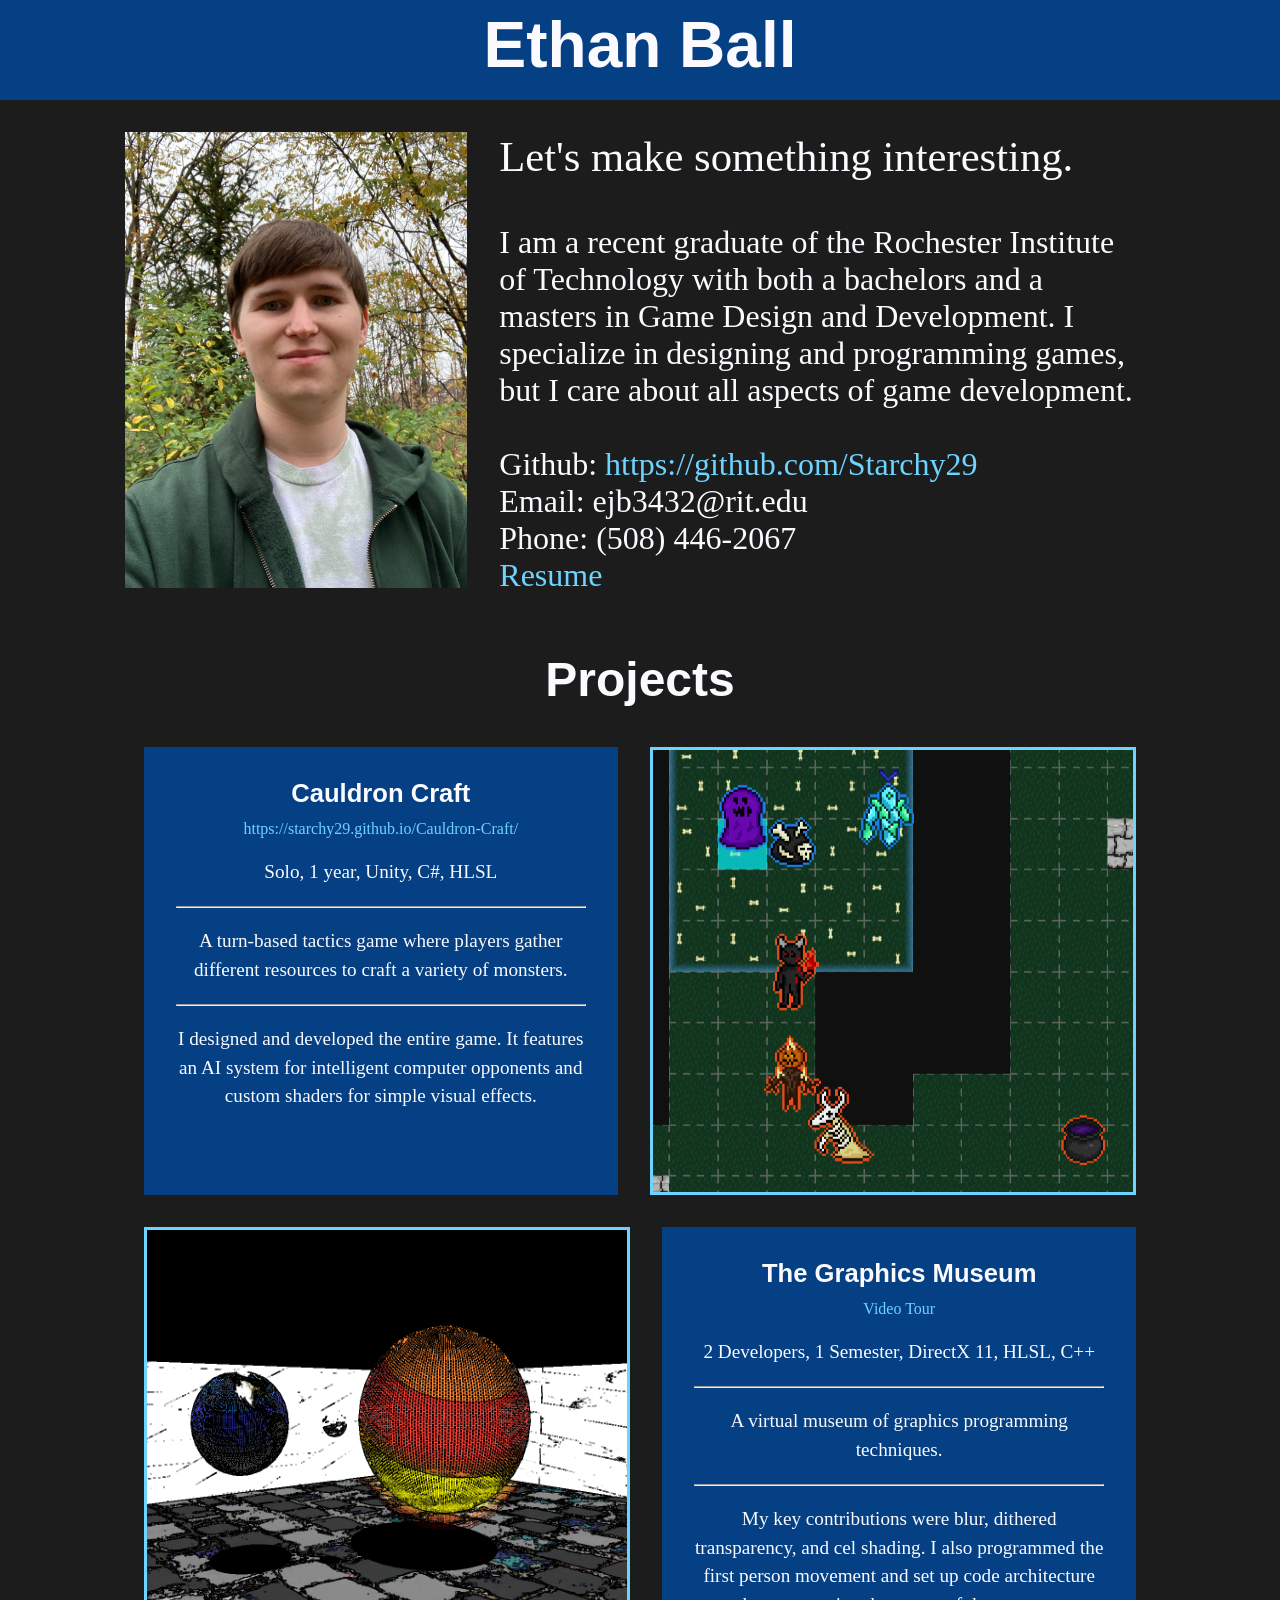
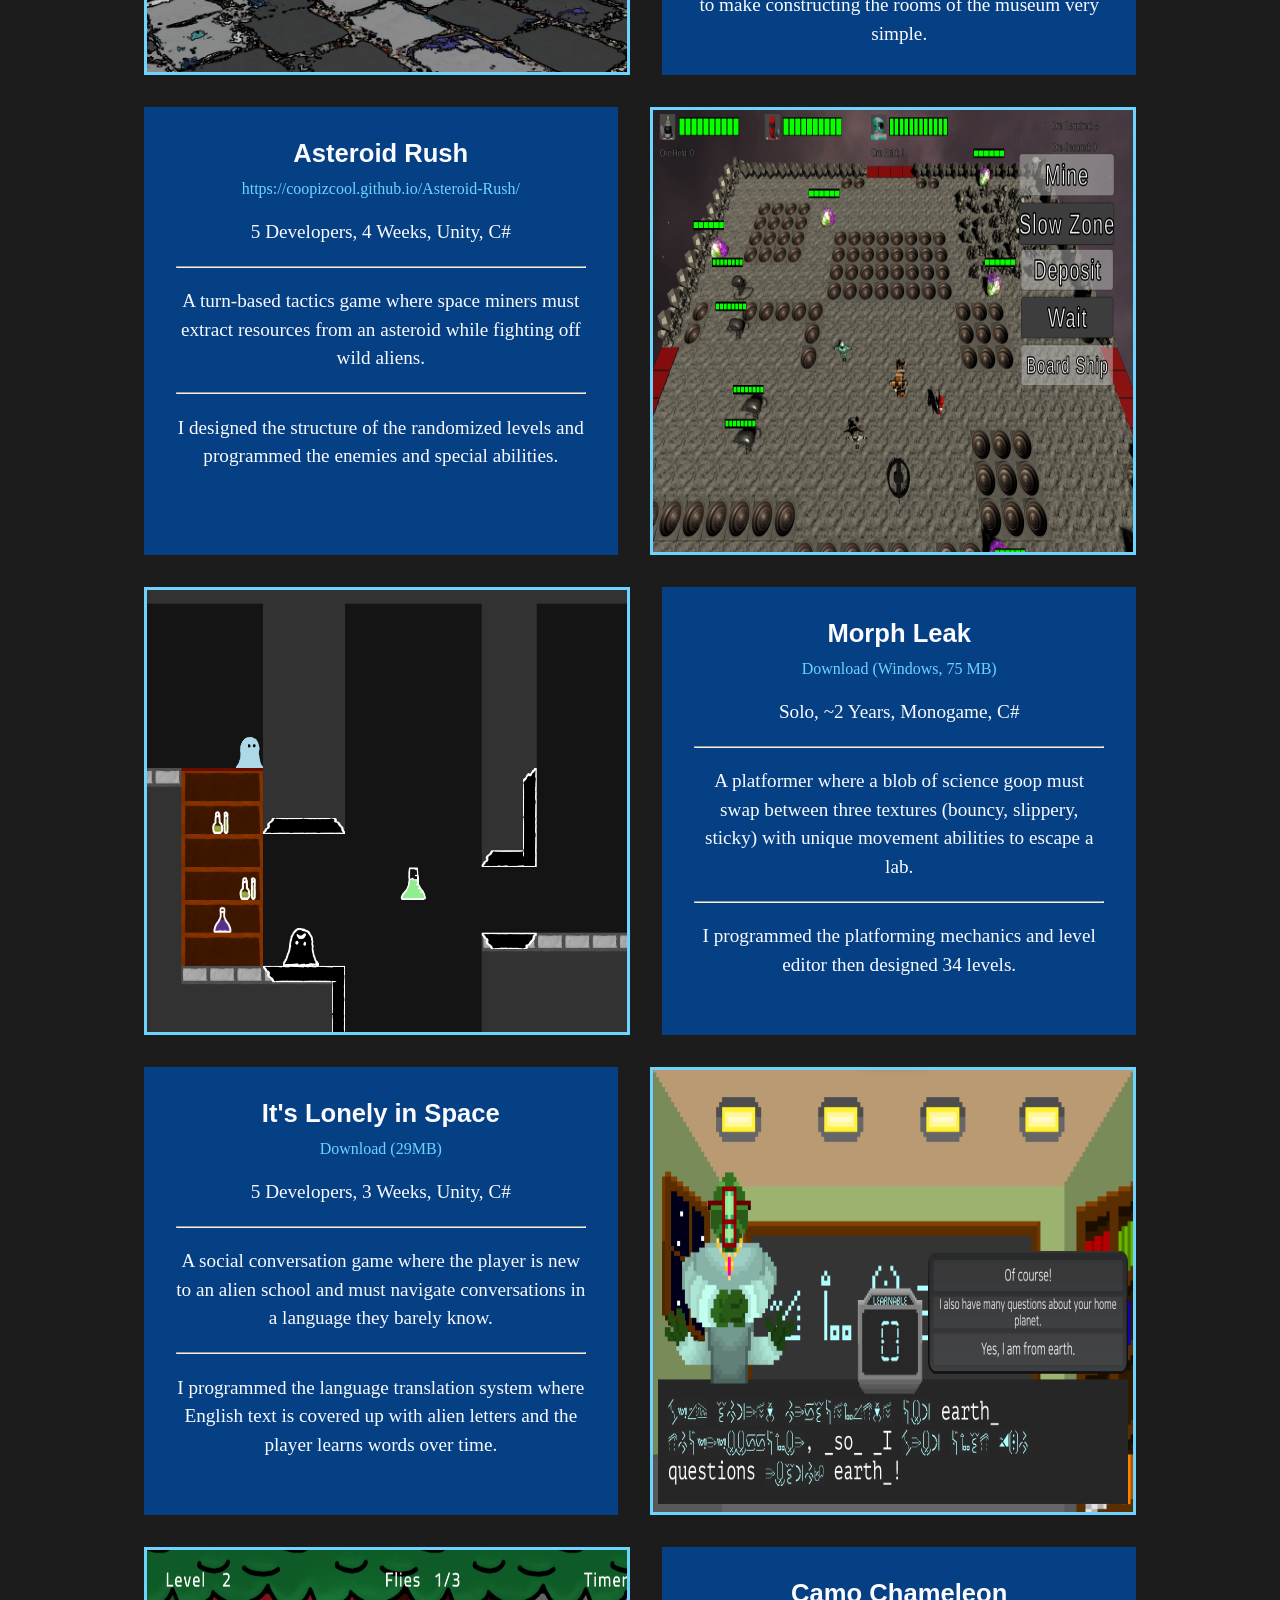
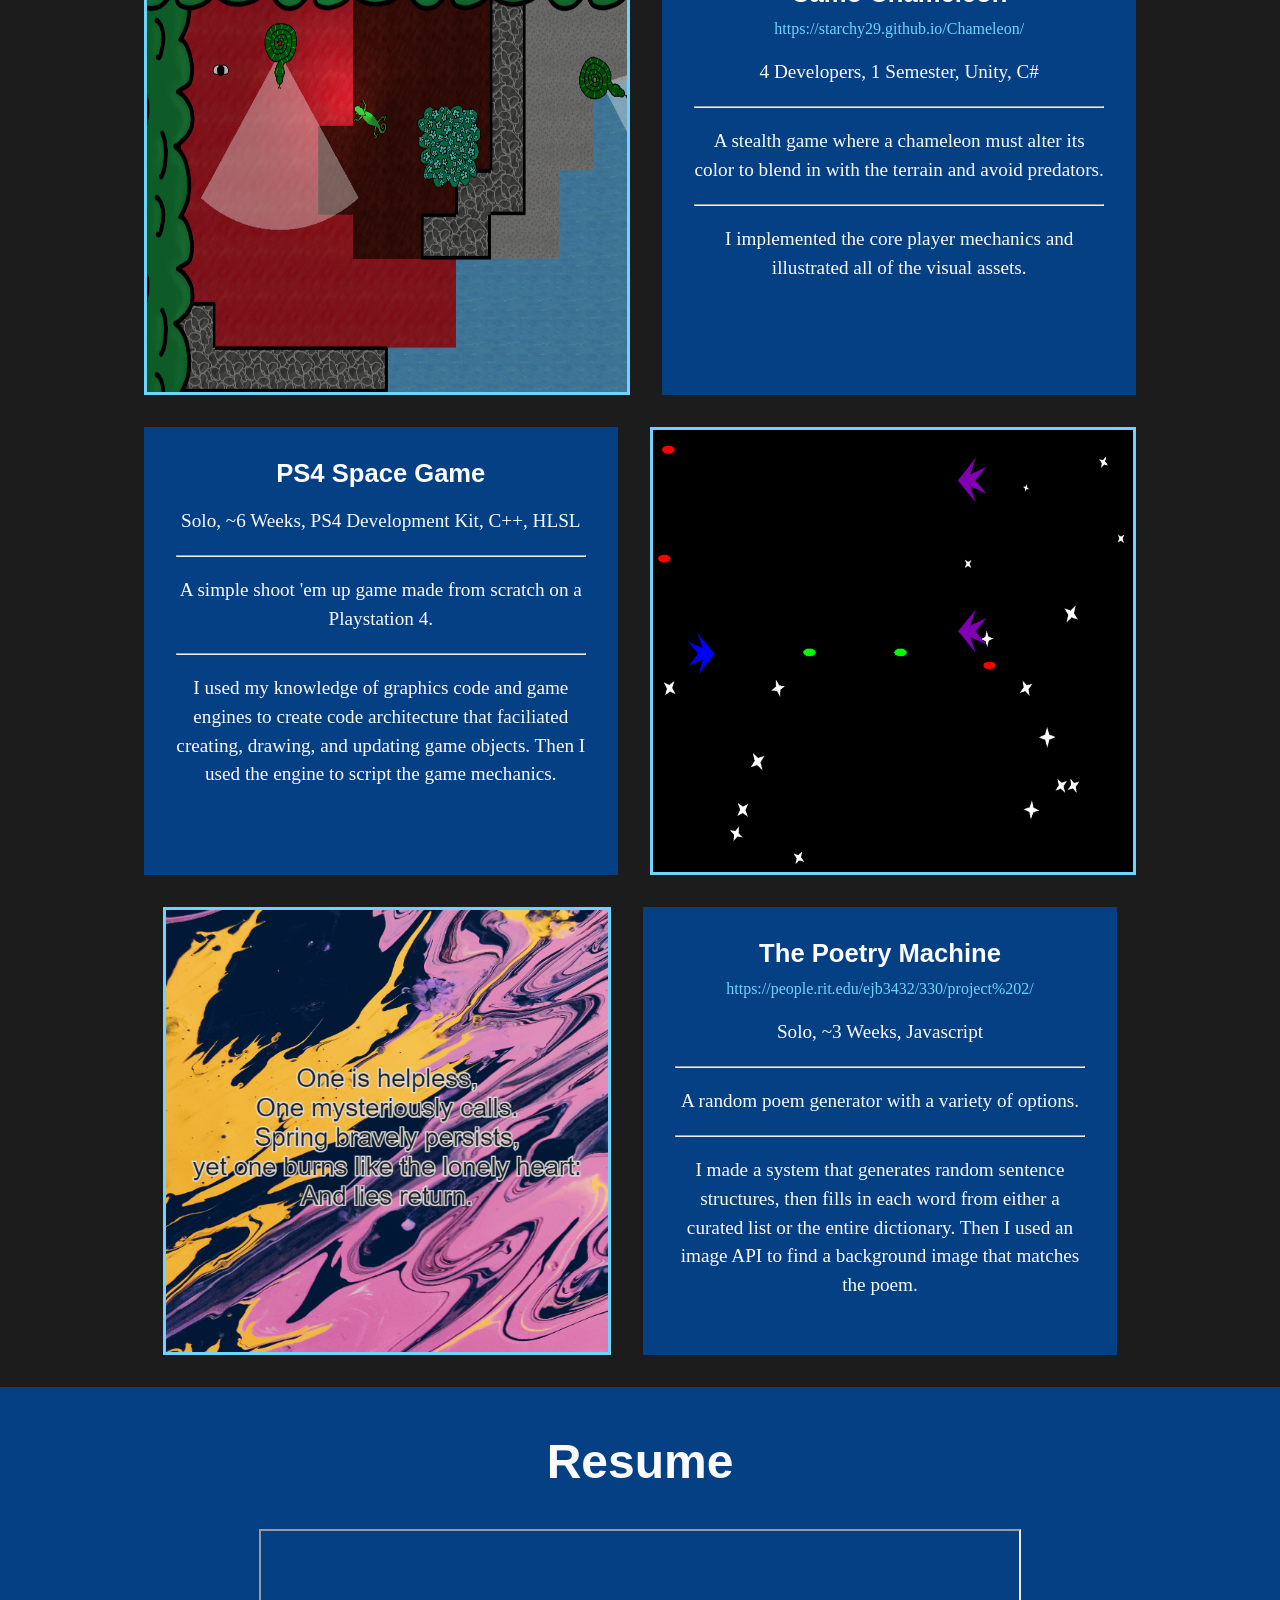
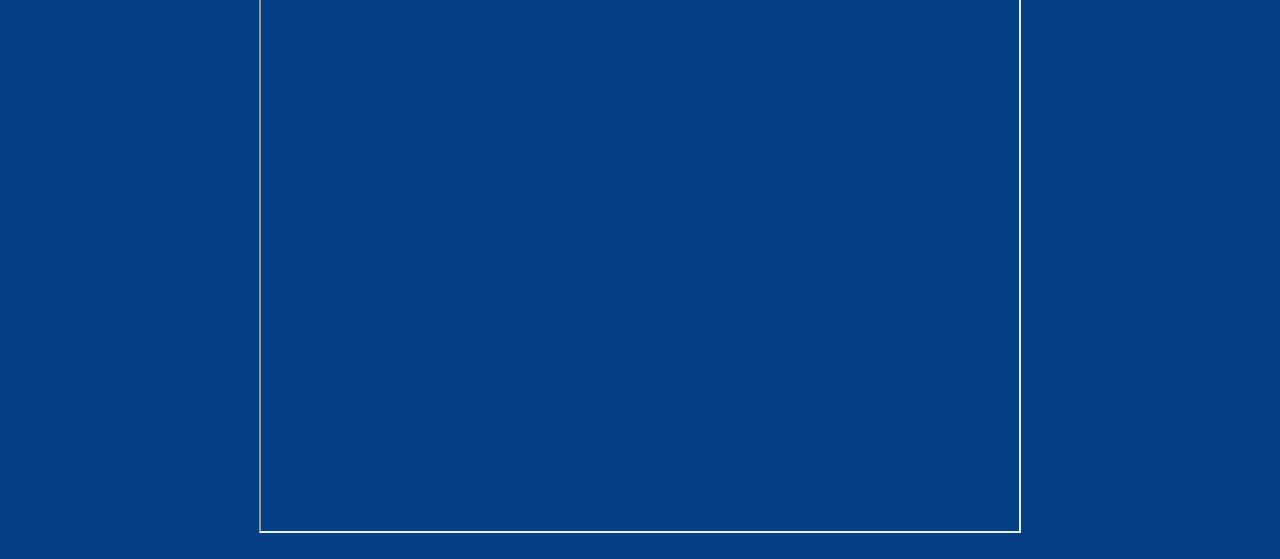
==== commit 10316a28: "added cauldron craft. Removed death chain" ====
--- a/docs/index.html
+++ b/docs/index.html
@@ -33,6 +33,48 @@
         <section id="gallery">
             <h2>Projects</h2>
 
+            <div id="cauldron" class="project even">
+                <div class="gameplayCont hasClip">
+                    <img src="media/cauldron screenshot.png" alt="A screenshot of 'Cauldron Craft'">
+                </div>
+                <article>
+                    <h3>Cauldron Craft</h3>
+                    <a href="https://starchy29.github.io/Cauldron-Craft/">https://starchy29.github.io/Cauldron-Craft/</a>
+                    <p>
+                        Solo, 1 year, Unity, C#, HLSL
+                    </p>
+                    <hr>
+                    <p>
+                        A turn-based tactics game where players gather different resources to craft a variety of monsters.
+                    </p>
+                    <hr>
+                    <p>
+                        I designed and developed the entire game. It features an AI system for intelligent computer opponents and
+                        custom shaders for simple visual effects.
+                    </p>
+                </article>
+            </div>
+            <div class="project">
+                <div class="gameplayCont">
+                    <img src="media/graphics museum screenshot.png" alt="A screenshot of the graphics museum.">
+                </div>
+                <article>
+                    <h3>The Graphics Museum</h3>
+                    <a href="https://www.youtube.com/watch?v=SvbgDn0ZD8M&ab_channel=EthanBall">Video Tour</a>
+                    <p>
+                        2 Developers, 1 Semester, DirectX 11, HLSL, C++
+                    </p>
+                    <hr>
+                    <p>
+                        A virtual museum of graphics programming techniques.
+                    </p>
+                    <hr>
+                    <p>
+                        My key contributions were blur, dithered transparency, and cel shading. I also programmed the first person movement
+                        and set up code architecture to make constructing the rooms of the museum very simple.
+                    </p>
+                </article>
+            </div>
             <div id="asteroid" class="project even">
                 <div class="gameplayCont hasClip">
                     <img src="media/asteroid rush screenshot.png" alt="A screenshot of 'Asteroid Rush'">
@@ -54,49 +96,90 @@
                     </p>
                 </article>
             </div>
-            <div id="death" class="project">
-                <div class="gameplayCont hasClip">
-                    <img src="media/death chain screenshot.png" alt="A screenshot of 'Death Chain'">
-                </div>
-                <article>
-                    <h3>Death Chain</h3>
-                    <a href="https://starchy29.github.io/DeathChain/">https://starchy29.github.io/DeathChain/</a>
-                    <p>
-                        Solo, ~2 Years, Unity, C#
-                    </p>
-                    <hr>
-                    <p>
-                        A roguelike in the afterlife where the player plays as a ghost that can possess and play as any defeated enemy.
-                    </p>
-                    <hr>
-                    <p>
-                        I designed the mechanics and levels, as well as programmed all of the game systems, including procedural generation and enemy AI.
-                    </p>
-                </article>
-            </div>
+            <div id="morph-leak" class="project">
+                <div class="gameplayCont hasClip">
+                    <img src="media/morph leak gameplay.PNG" alt="A screenshot of 'Morph Leak'">
+                </div>
+                <article>
+                    <h3>Morph Leak</h3>
+                    <a href="media/Morph Leak.zip" download>Download (Windows, 75 MB)</a>
+                    <p>
+                        Solo, ~2 Years, Monogame, C#
+                    </p>
+                    <hr>
+                    <p>
+                        A platformer where a blob of science goop must swap between three textures (bouncy, slippery, sticky) with unique movement abilities to escape a lab.
+                    </p>
+                    <hr>
+                    <p>
+                        I programmed the platforming mechanics and level editor then designed 34 levels.
+                    </p>
+                </article>
+            </div>
+            <div id="lonely" class="project even">
+                <div class="gameplayCont hasClip">
+                    <img src="media/lonely space screenshot.png" alt="A screenshot of 'It's Lonely in Space'">
+                </div>
+                <article>
+                    <h3>It's Lonely in Space</h3>
+                    <a href="media/LonelySpace.zip" download>Download (29MB)</a>
+                    <p>
+                        5 Developers, 3 Weeks, Unity, C#
+                    </p>
+                    <hr>
+                    <p>
+                        A social conversation game where the player is new to an alien school and must navigate conversations in a language they barely know.
+                    </p>
+                    <hr>
+                    <p>
+                        I programmed the language translation system where English text is covered up with alien letters and the player learns words over time.
+                    </p>
+                </article>
+            </div>
+            <div id="chameleon" class="project">
+                <div class="gameplayCont hasClip">
+                    <img src="media/chameleon screenshot.png" alt="A screenshot of 'Camo Chameleon'">
+                </div>
+                <article>
+                    <h3>Camo Chameleon</h3>
+                    <a href="https://starchy29.github.io/Chameleon/">https://starchy29.github.io/Chameleon/</a>
+                    <p>
+                        4 Developers, 1 Semester, Unity, C#
+                    </p>
+                    <hr>
+                    <p>
+                        A stealth game where a chameleon must alter its color to blend in with the terrain and avoid predators.
+                    </p>
+                    <hr>
+                    <p>
+                        I implemented the core player mechanics and illustrated all of the visual assets.
+                    </p>
+                </article>
+            </div>
+            <!-- RIP Gravity
+            <div id="gravity" class="project">
+                <div class="gameplayCont hasClip">
+                    <img src="media/gravity screenshot.PNG" alt="A screenshot of 'Gravity'">
+                </div>
+                <article>
+                    <h3>Gravity</h3>
+                    <a href="media/Gravity.zip" download>Download (14 MB)</a>
+                    <p>
+                        Solo, ~9 Months, Python, Pygame
+                    </p>
+                    <hr>
+                    <p>
+                        A puzzle game with the ability to swap the direction of gravity.
+                    </p>
+                    <hr>
+                    <p>
+                        I learned Python to make this in highschool, and it earned me a graduation distinction.
+                    </p>
+                </article>
+            </div>
+            -->
             <div class="project even">
                 <div class="gameplayCont">
-                    <img src="media/graphics museum screenshot.png" alt="A screenshot of the graphics museum.">
-                </div>
-                <article>
-                    <h3>The Graphics Museum</h3>
-                    <a href="https://www.youtube.com/watch?v=SvbgDn0ZD8M&ab_channel=EthanBall">Video Tour</a>
-                    <p>
-                        2 Developers, 1 Semester, DirectX 11, HLSL, C++
-                    </p>
-                    <hr>
-                    <p>
-                        A virtual museum of graphics programming techniques.
-                    </p>
-                    <hr>
-                    <p>
-                        My key contributions were blur, dithered transparency, and cel shading. I also programmed the first person movement
-                        and set up code architecture to make constructing the rooms of the museum very simple.
-                    </p>
-                </article>
-            </div>
-            <div class="project">
-                <div class="gameplayCont">
                     <img src="media/ps4 space game.png" alt="A screenshot of 'Generic PS4 Space Game'.">
                 </div>
                 <article>
@@ -115,88 +198,6 @@
                     </p>
                 </article>
             </div>
-            <div id="lonely" class="project even">
-                <div class="gameplayCont hasClip">
-                    <img src="media/lonely space screenshot.png" alt="A screenshot of 'It's Lonely in Space'">
-                </div>
-                <article>
-                    <h3>It's Lonely in Space</h3>
-                    <a href="media/LonelySpace.zip" download>Download (29MB)</a>
-                    <p>
-                        5 Developers, 3 Weeks, Unity, C#
-                    </p>
-                    <hr>
-                    <p>
-                        A social conversation game where the player is new to an alien school and must navigate conversations in a language they barely know.
-                    </p>
-                    <hr>
-                    <p>
-                        I programmed the language translation system where English text is covered up with alien letters and the player learns words over time.
-                    </p>
-                </article>
-            </div>
-            <div id="chameleon" class="project">
-                <div class="gameplayCont hasClip">
-                    <img src="media/chameleon screenshot.png" alt="A screenshot of 'Camo Chameleon'">
-                </div>
-                <article>
-                    <h3>Camo Chameleon</h3>
-                    <a href="https://starchy29.github.io/Chameleon/">https://starchy29.github.io/Chameleon/</a>
-                    <p>
-                        4 Developers, 1 Semester, Unity, C#
-                    </p>
-                    <hr>
-                    <p>
-                        A stealth game where a chameleon must alter its color to blend in with the terrain and avoid predators.
-                    </p>
-                    <hr>
-                    <p>
-                        I implemented the core player mechanics and illustrated all of the visual assets.
-                    </p>
-                </article>
-            </div>
-            <div id="morph-leak" class="project even">
-                <div class="gameplayCont hasClip">
-                    <img src="media/morph leak gameplay.PNG" alt="A screenshot of 'Morph Leak'">
-                </div>
-                <article>
-                    <h3>Morph Leak</h3>
-                    <a href="media/Morph Leak.zip" download>Download (Windows, 75 MB)</a>
-                    <p>
-                        Solo, ~2 Years, Monogame, C#
-                    </p>
-                    <hr>
-                    <p>
-                        A platformer where a blob of science goop must swap between three textures (bouncy, slippery, sticky) with unique movement abilities to escape a lab.
-                    </p>
-                    <hr>
-                    <p>
-                        I programmed the platforming mechanics and level editor then designed 34 levels.
-                    </p>
-                </article>
-            </div>
-            <!-- RIP Gravity
-            <div id="gravity" class="project">
-                <div class="gameplayCont hasClip">
-                    <img src="media/gravity screenshot.PNG" alt="A screenshot of 'Gravity'">
-                </div>
-                <article>
-                    <h3>Gravity</h3>
-                    <a href="media/Gravity.zip" download>Download (14 MB)</a>
-                    <p>
-                        Solo, ~9 Months, Python, Pygame
-                    </p>
-                    <hr>
-                    <p>
-                        A puzzle game with the ability to swap the direction of gravity.
-                    </p>
-                    <hr>
-                    <p>
-                        I learned Python to make this in highschool, and it earned me a graduation distinction.
-                    </p>
-                </article>
-            </div>
-            -->
             <div class="project">
                 <div class="gameplayCont">
                     <img src="media/poem.png" alt="A randomly generated poem'">
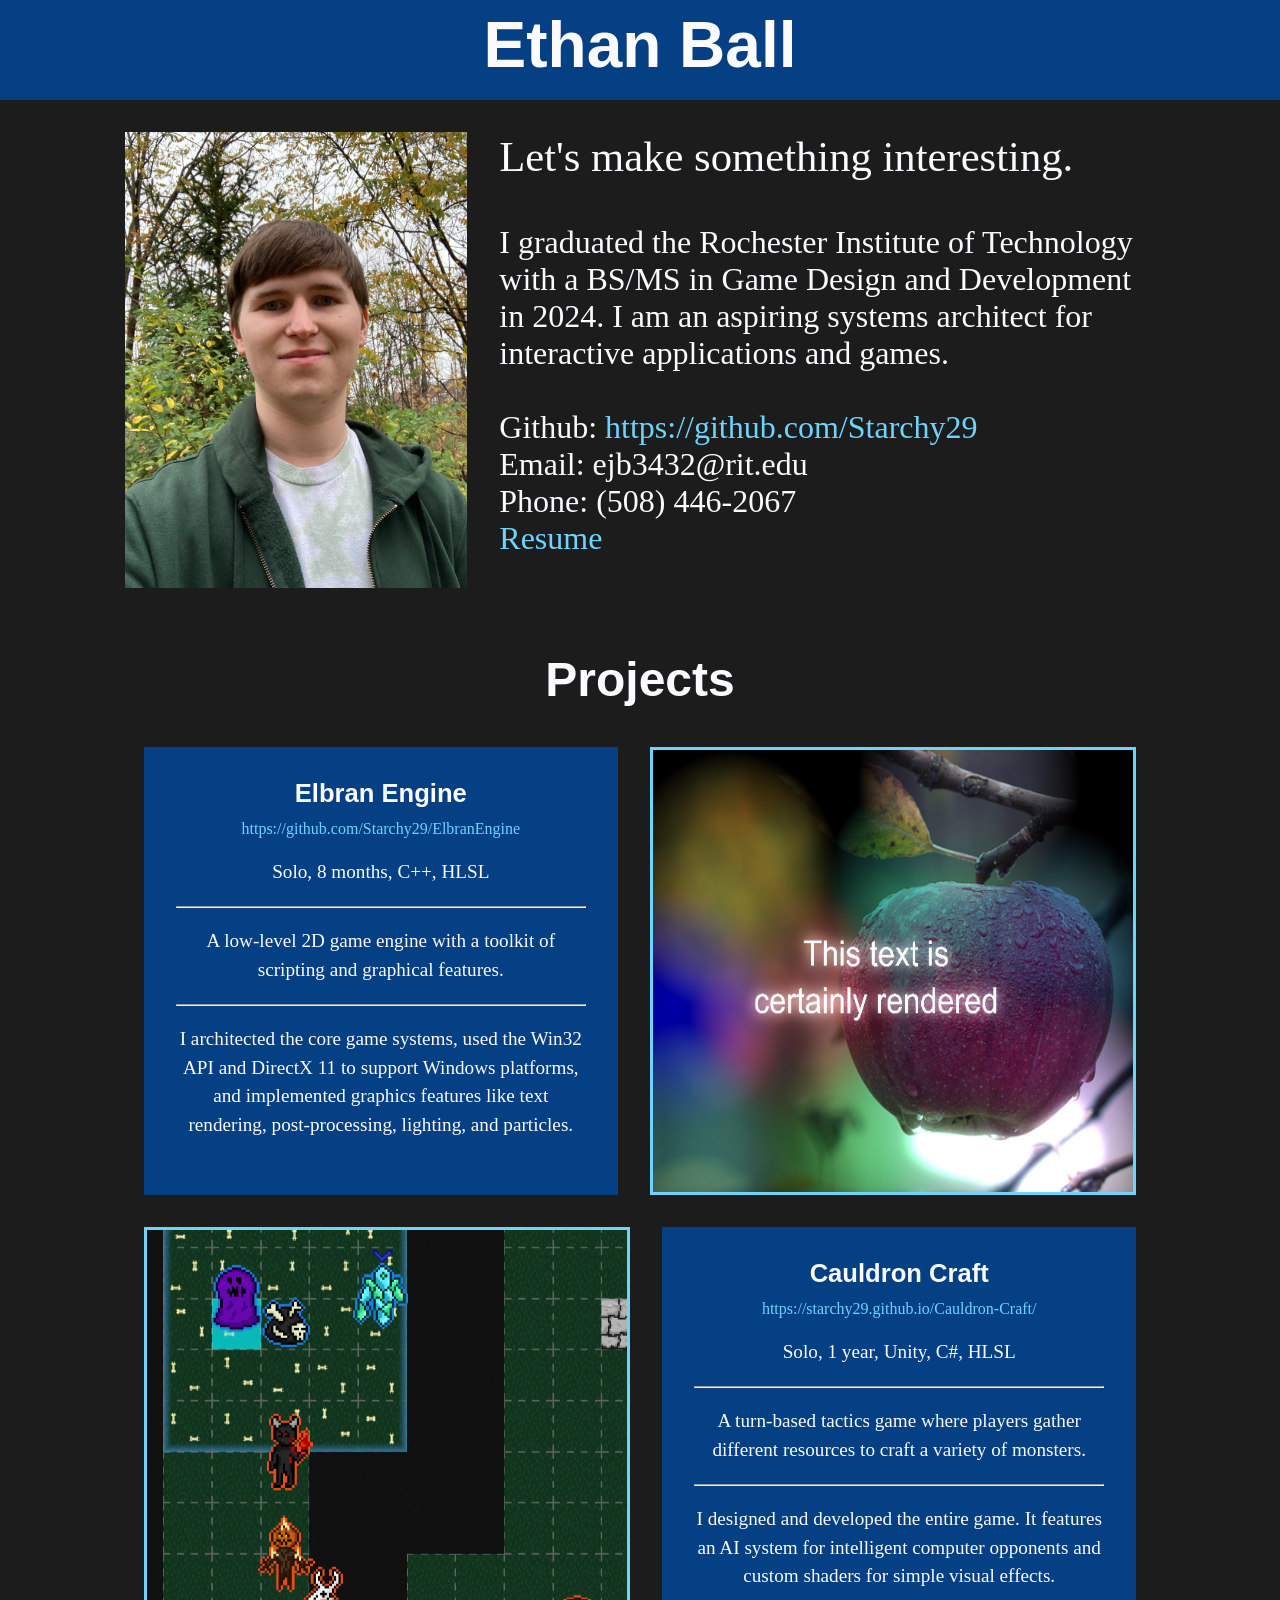
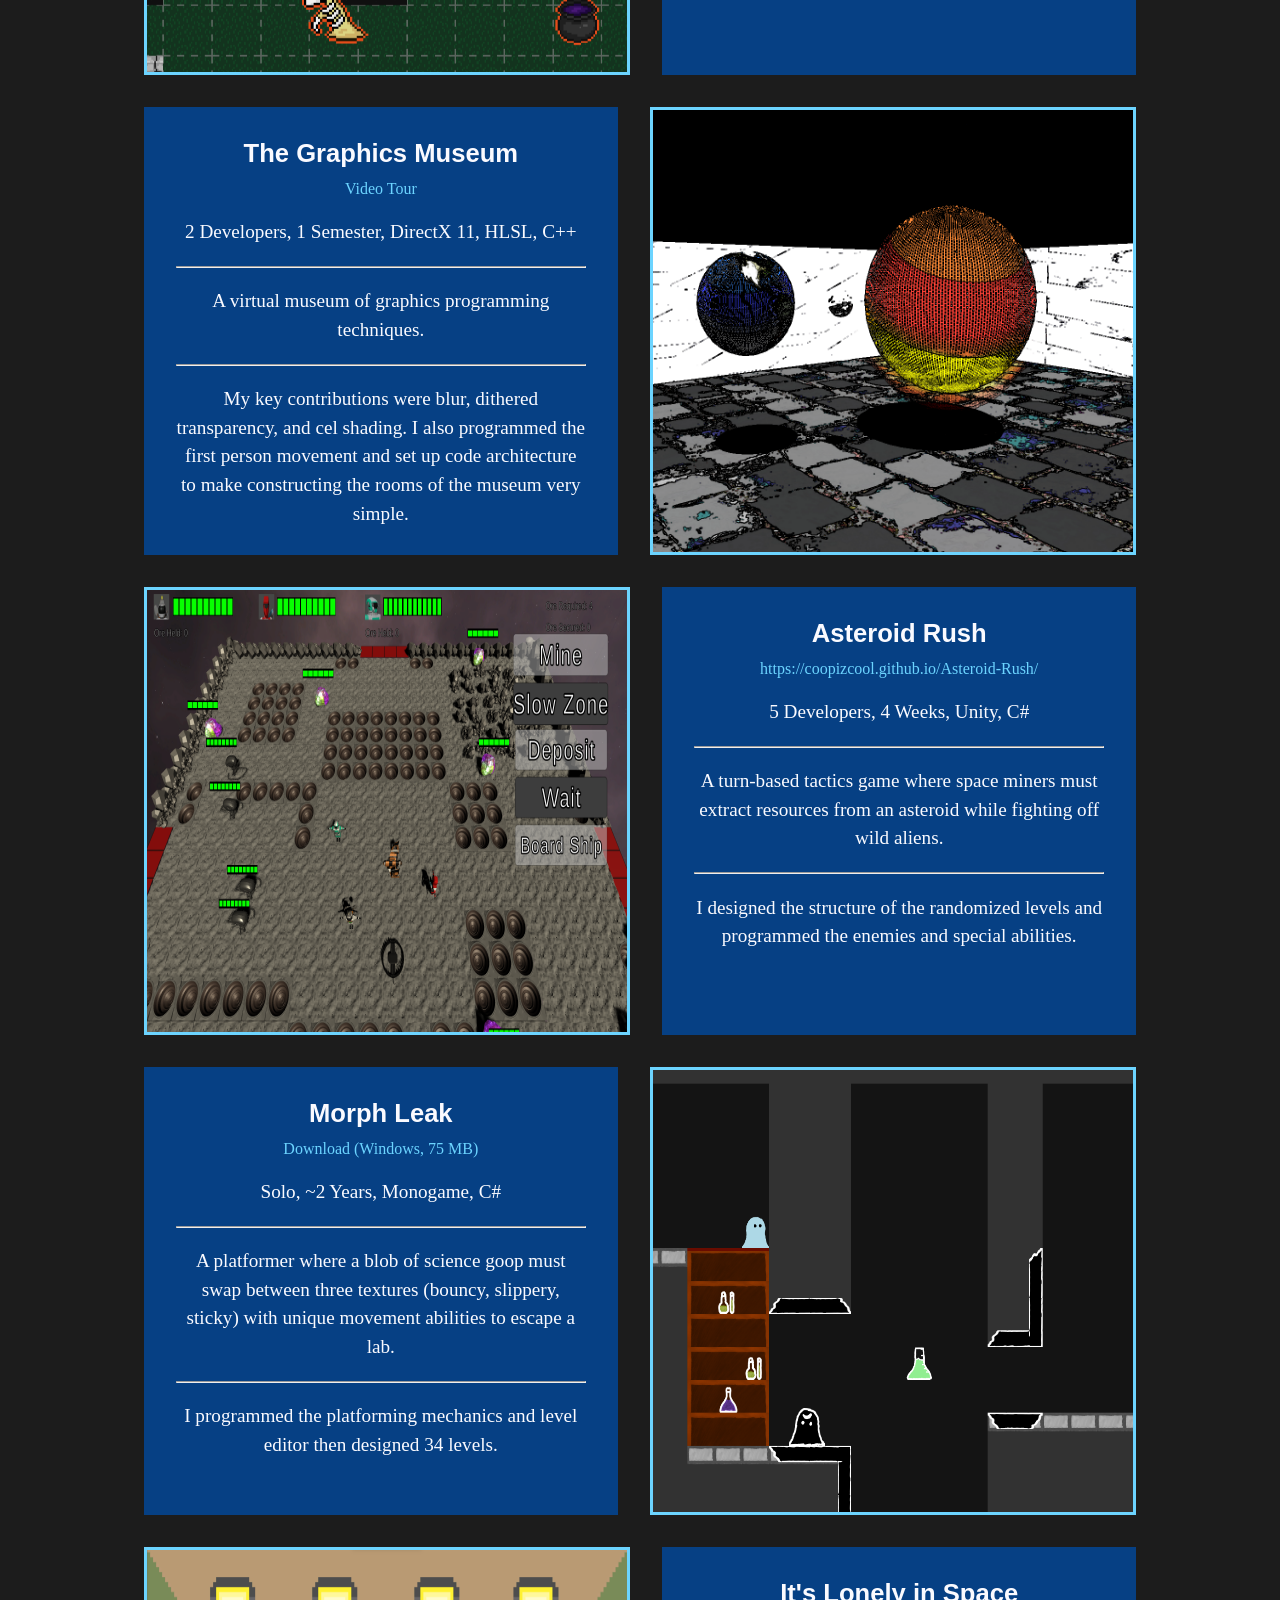
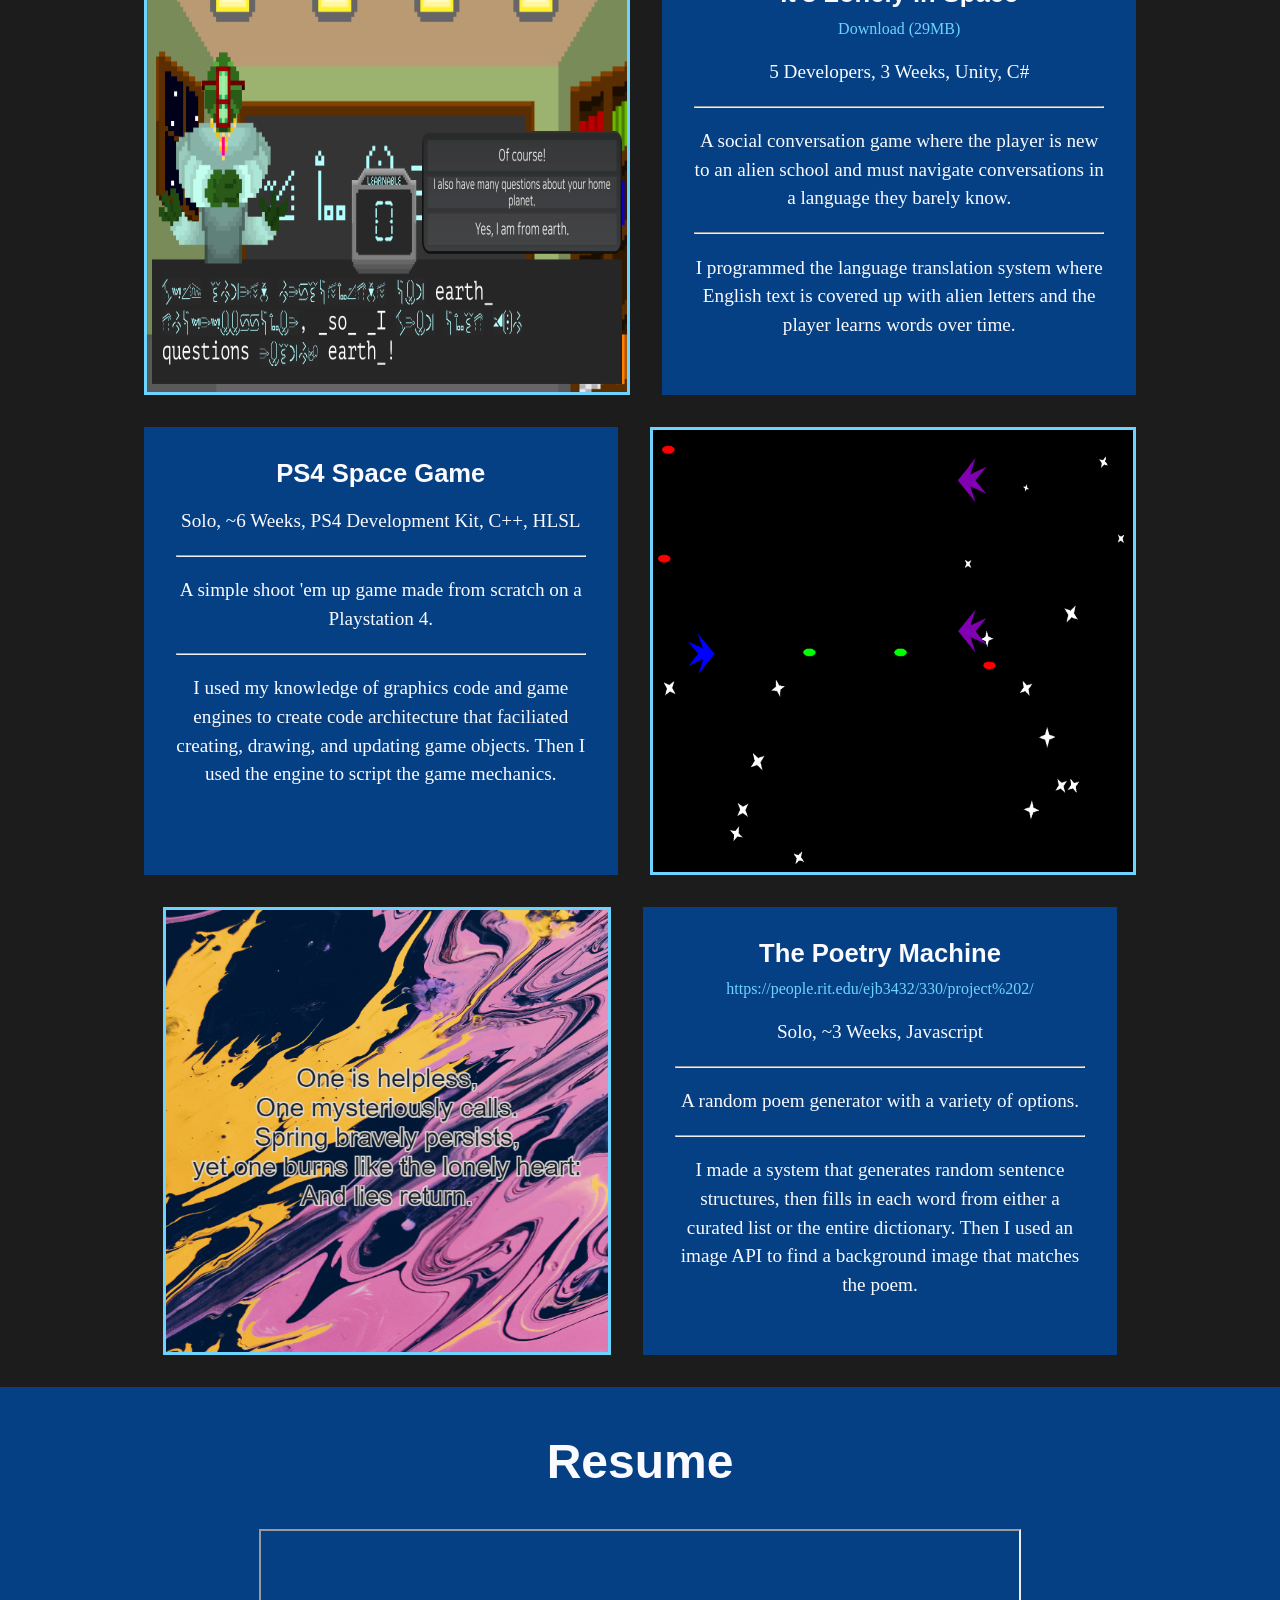
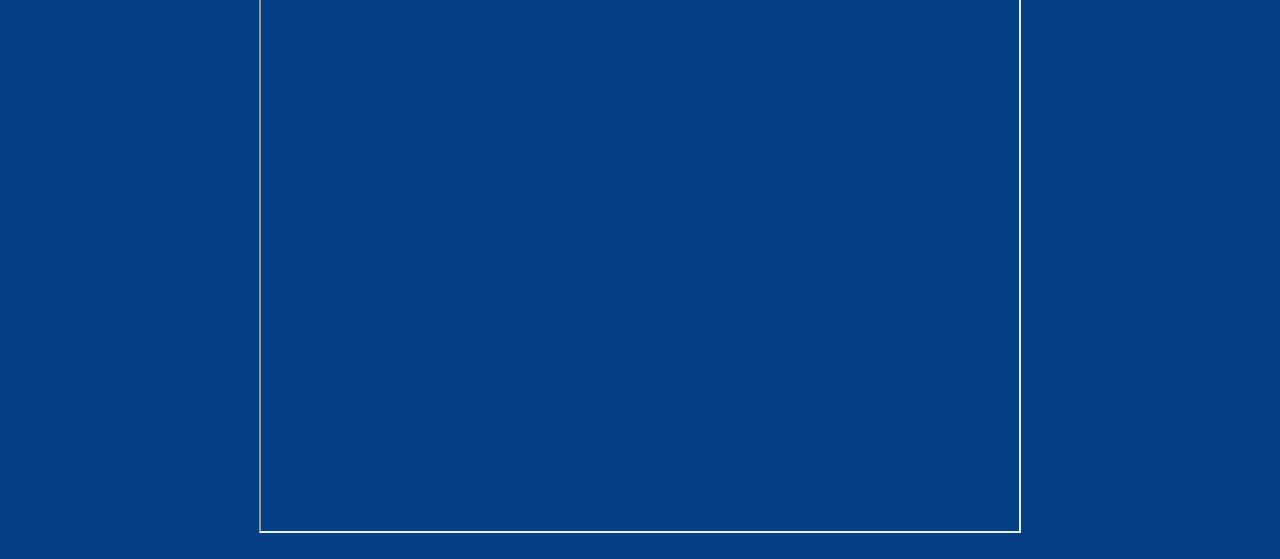
==== commit 99618d3a: "added elbran engine and changed description" ====
--- a/docs/index.html
+++ b/docs/index.html
@@ -17,10 +17,9 @@
             <div>
                 <p id="tagline">Let's make something interesting.</p>
                 <p>
-                    I am a recent graduate of the Rochester Institute of Technology with 
-                    both a bachelors and a masters in Game Design and Development.
-                    I specialize in designing and programming games,
-                    but I care about all aspects of game development.
+                    I graduated the Rochester Institute of Technology with 
+                    a BS/MS in Game Design and Development in 2024.
+                    I am an aspiring systems architect for interactive applications and games.
                     <br><br>
                     Github: <a href="https://github.com/Starchy29">https://github.com/Starchy29</a><br>
                     Email: ejb3432@rit.edu<br>
@@ -33,7 +32,28 @@
         <section id="gallery">
             <h2>Projects</h2>
 
-            <div id="cauldron" class="project even">
+            <div id="engine" class="project even">
+                <div class="gameplayCont">
+                    <img src="media/engine screenshot.png" alt="A screenshot of 'Elbran Engine'">
+                </div>
+                <article>
+                    <h3>Elbran Engine</h3>
+                    <a href="https://github.com/Starchy29/ElbranEngine">https://github.com/Starchy29/ElbranEngine</a>
+                    <p>
+                        Solo, 8 months, C++, HLSL
+                    </p>
+                    <hr>
+                    <p>
+                        A low-level 2D game engine with a toolkit of scripting and graphical features.
+                    </p>
+                    <hr>
+                    <p>
+                        I architected the core game systems, used the Win32 API and DirectX 11 to support Windows platforms,
+                         and implemented graphics features like text rendering, post-processing, lighting, and particles.
+                    </p>
+                </article>
+            </div>
+            <div id="cauldron" class="project">
                 <div class="gameplayCont hasClip">
                     <img src="media/cauldron screenshot.png" alt="A screenshot of 'Cauldron Craft'">
                 </div>
@@ -54,7 +74,7 @@
                     </p>
                 </article>
             </div>
-            <div class="project">
+            <div class="project even">
                 <div class="gameplayCont">
                     <img src="media/graphics museum screenshot.png" alt="A screenshot of the graphics museum.">
                 </div>
@@ -75,7 +95,7 @@
                     </p>
                 </article>
             </div>
-            <div id="asteroid" class="project even">
+            <div id="asteroid" class="project">
                 <div class="gameplayCont hasClip">
                     <img src="media/asteroid rush screenshot.png" alt="A screenshot of 'Asteroid Rush'">
                 </div>
@@ -96,7 +116,7 @@
                     </p>
                 </article>
             </div>
-            <div id="morph-leak" class="project">
+            <div id="morph-leak" class="project even">
                 <div class="gameplayCont hasClip">
                     <img src="media/morph leak gameplay.PNG" alt="A screenshot of 'Morph Leak'">
                 </div>
@@ -116,7 +136,7 @@
                     </p>
                 </article>
             </div>
-            <div id="lonely" class="project even">
+            <div id="lonely" class="project">
                 <div class="gameplayCont hasClip">
                     <img src="media/lonely space screenshot.png" alt="A screenshot of 'It's Lonely in Space'">
                 </div>
@@ -133,26 +153,6 @@
                     <hr>
                     <p>
                         I programmed the language translation system where English text is covered up with alien letters and the player learns words over time.
-                    </p>
-                </article>
-            </div>
-            <div id="chameleon" class="project">
-                <div class="gameplayCont hasClip">
-                    <img src="media/chameleon screenshot.png" alt="A screenshot of 'Camo Chameleon'">
-                </div>
-                <article>
-                    <h3>Camo Chameleon</h3>
-                    <a href="https://starchy29.github.io/Chameleon/">https://starchy29.github.io/Chameleon/</a>
-                    <p>
-                        4 Developers, 1 Semester, Unity, C#
-                    </p>
-                    <hr>
-                    <p>
-                        A stealth game where a chameleon must alter its color to blend in with the terrain and avoid predators.
-                    </p>
-                    <hr>
-                    <p>
-                        I implemented the core player mechanics and illustrated all of the visual assets.
                     </p>
                 </article>
             </div>
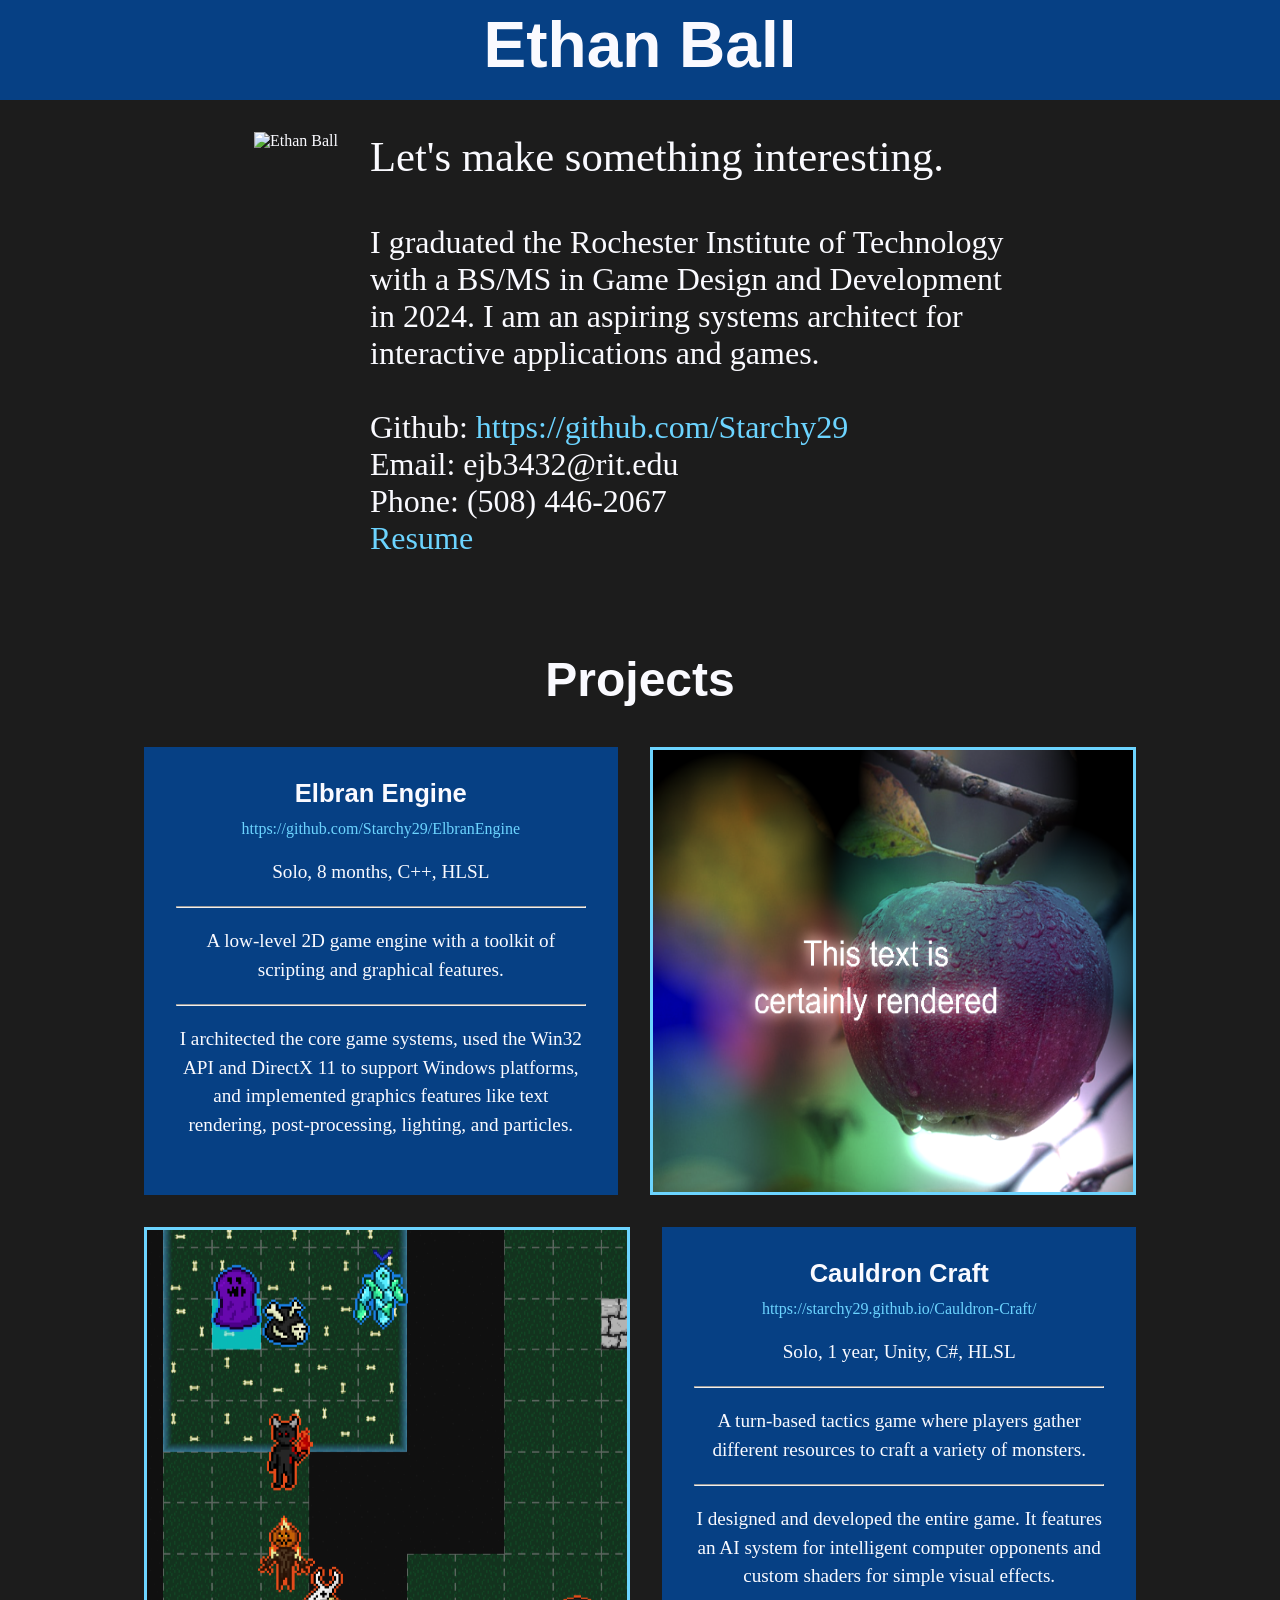
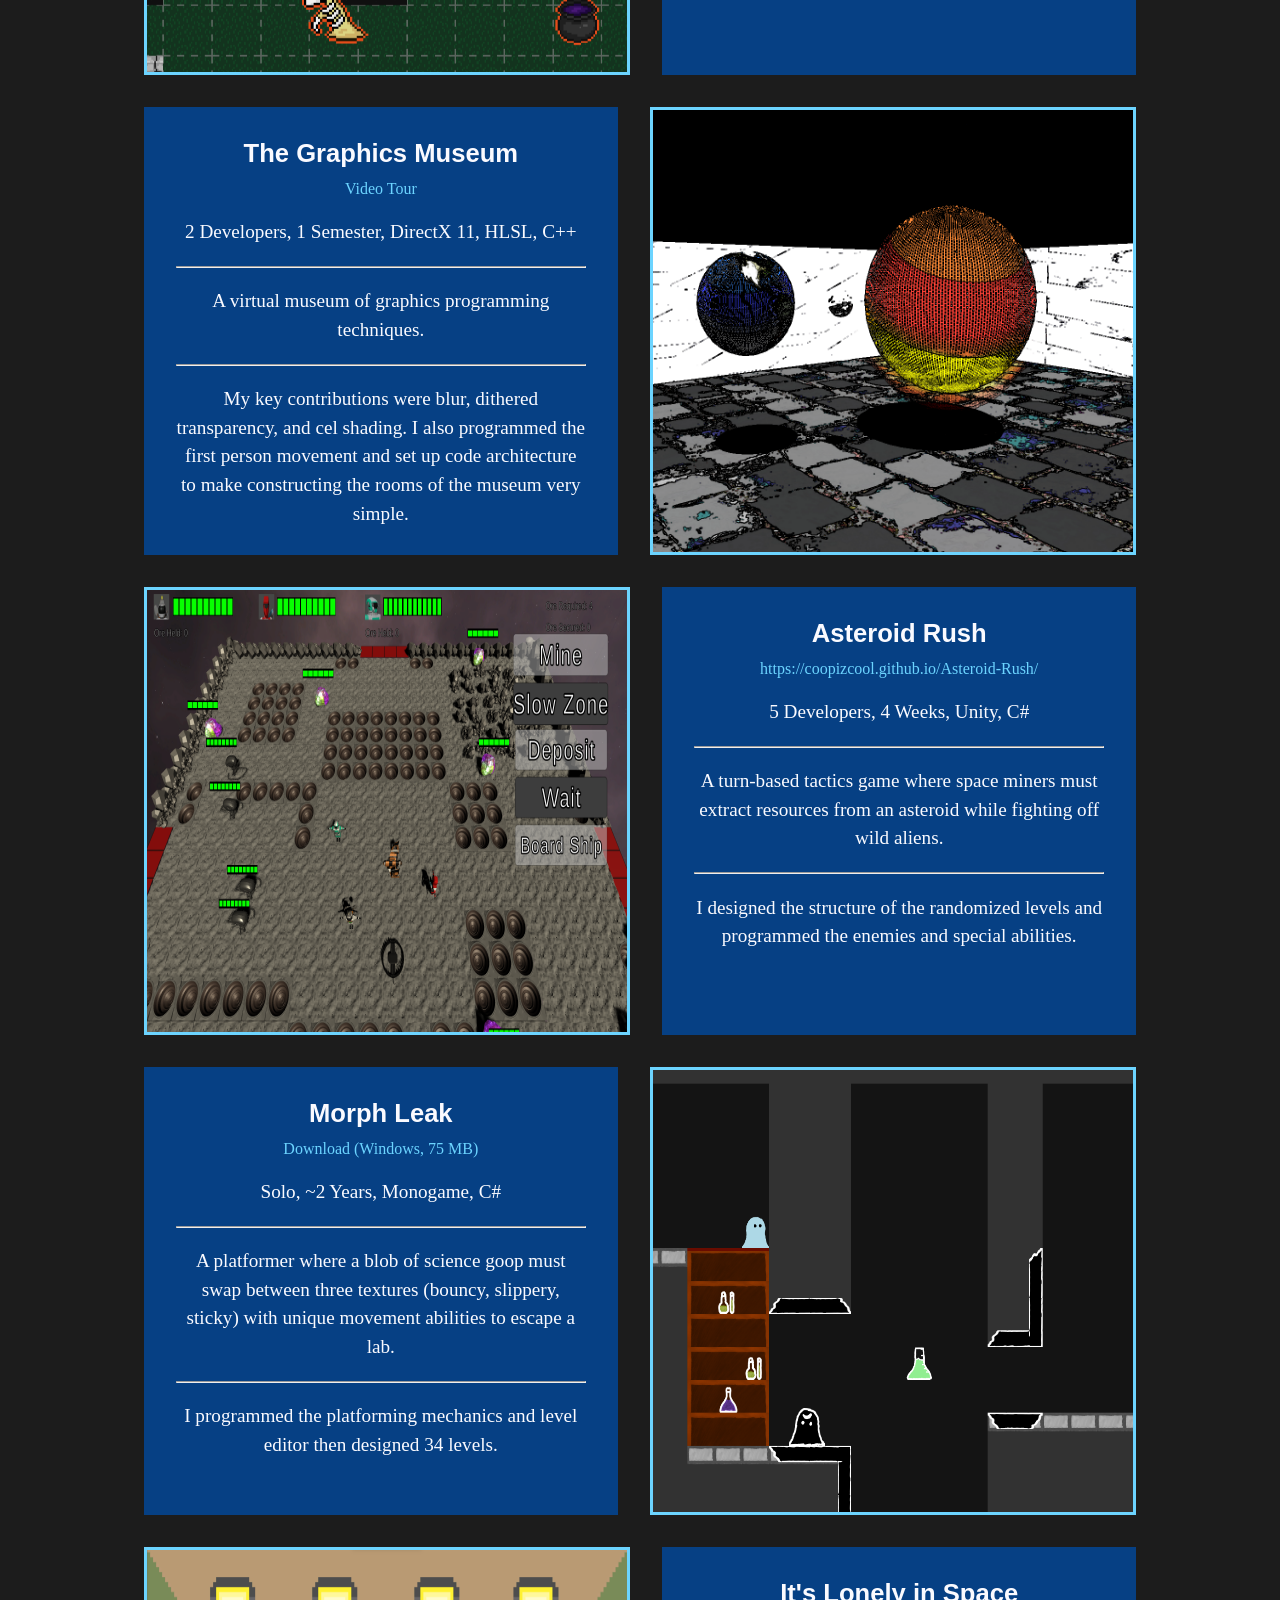
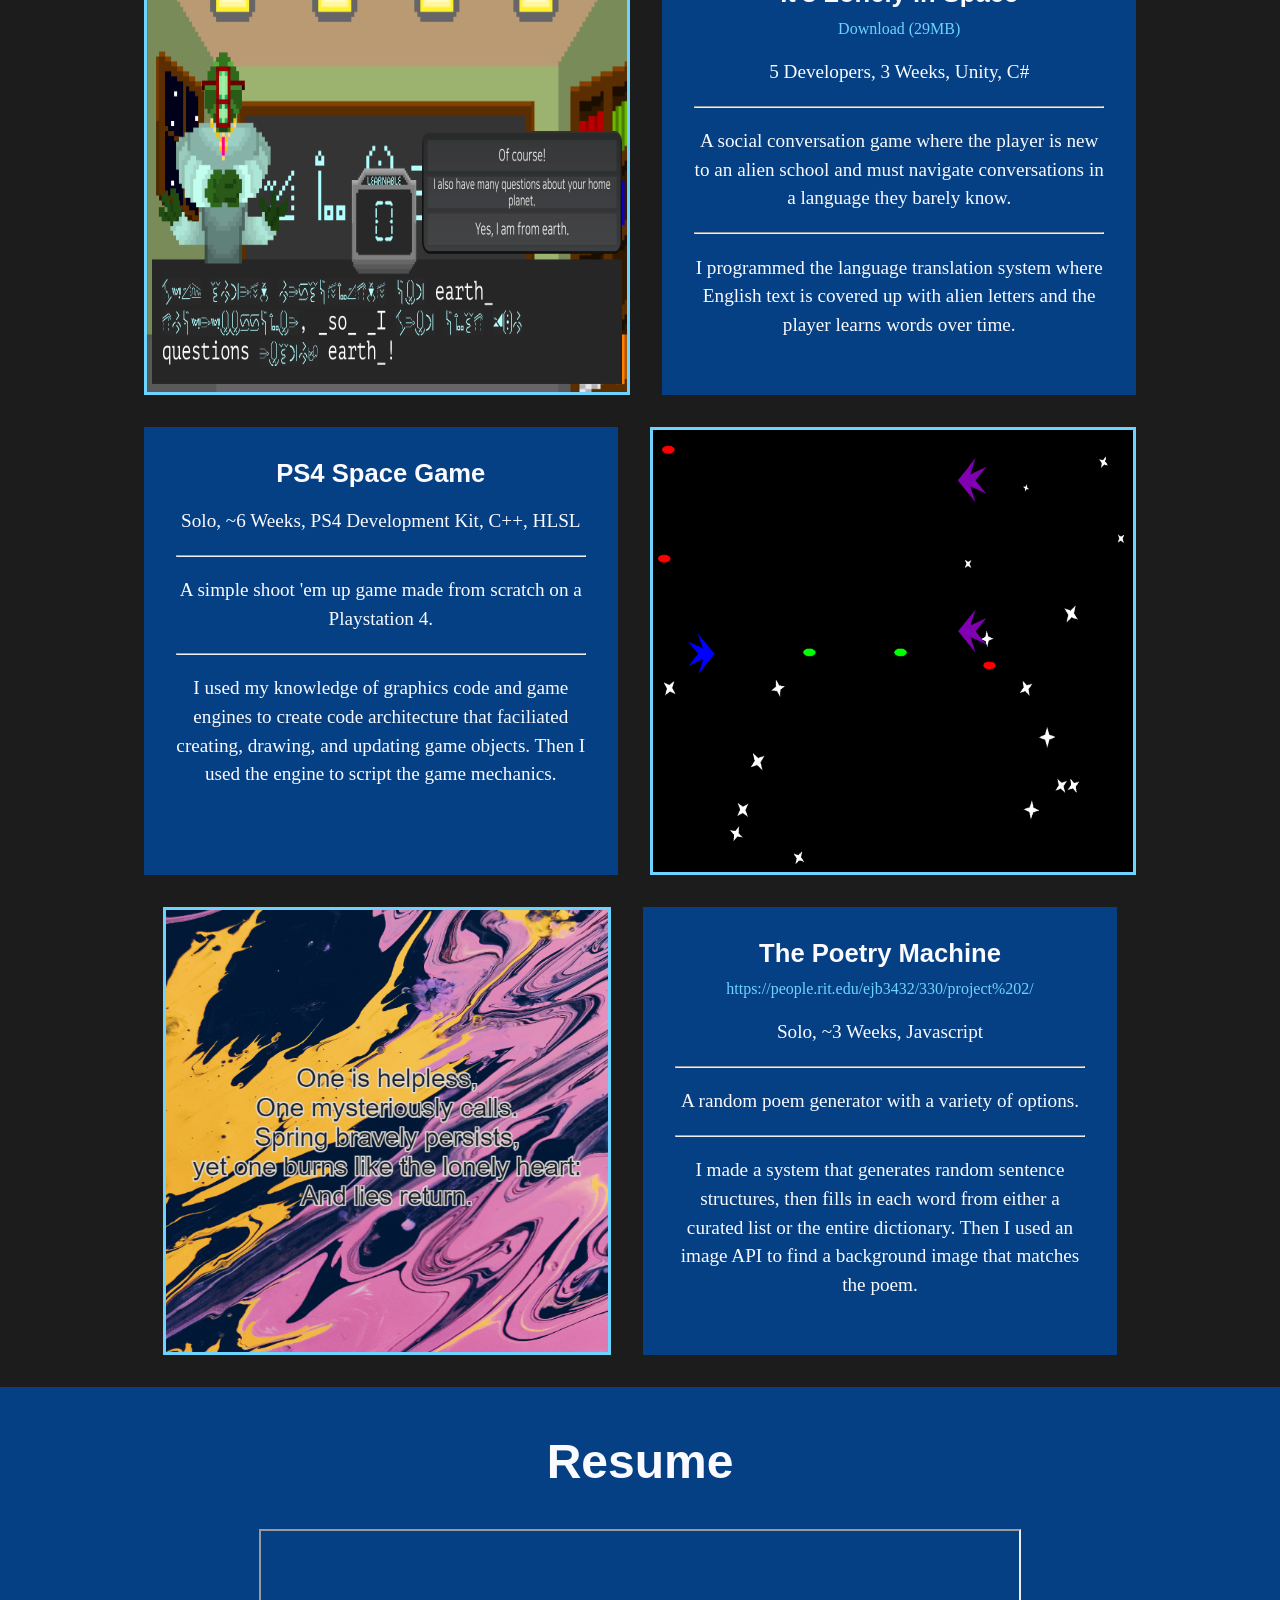
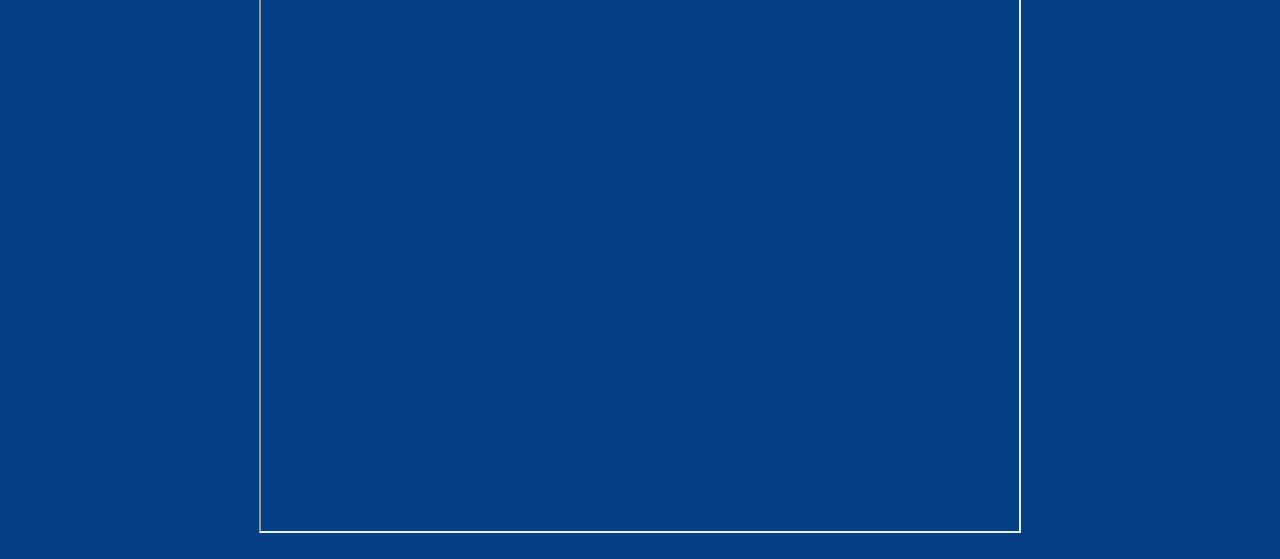
==== commit a409abe4: "updated picture" ====
--- a/docs/index.html
+++ b/docs/index.html
@@ -13,7 +13,7 @@
     </header>
     <main>
         <div id="summary">
-            <img src="media/profile pic.JPG" alt="Ethan Ball">
+            <img src="media/headshot.png" alt="Ethan Ball">
             <div>
                 <p id="tagline">Let's make something interesting.</p>
                 <p>
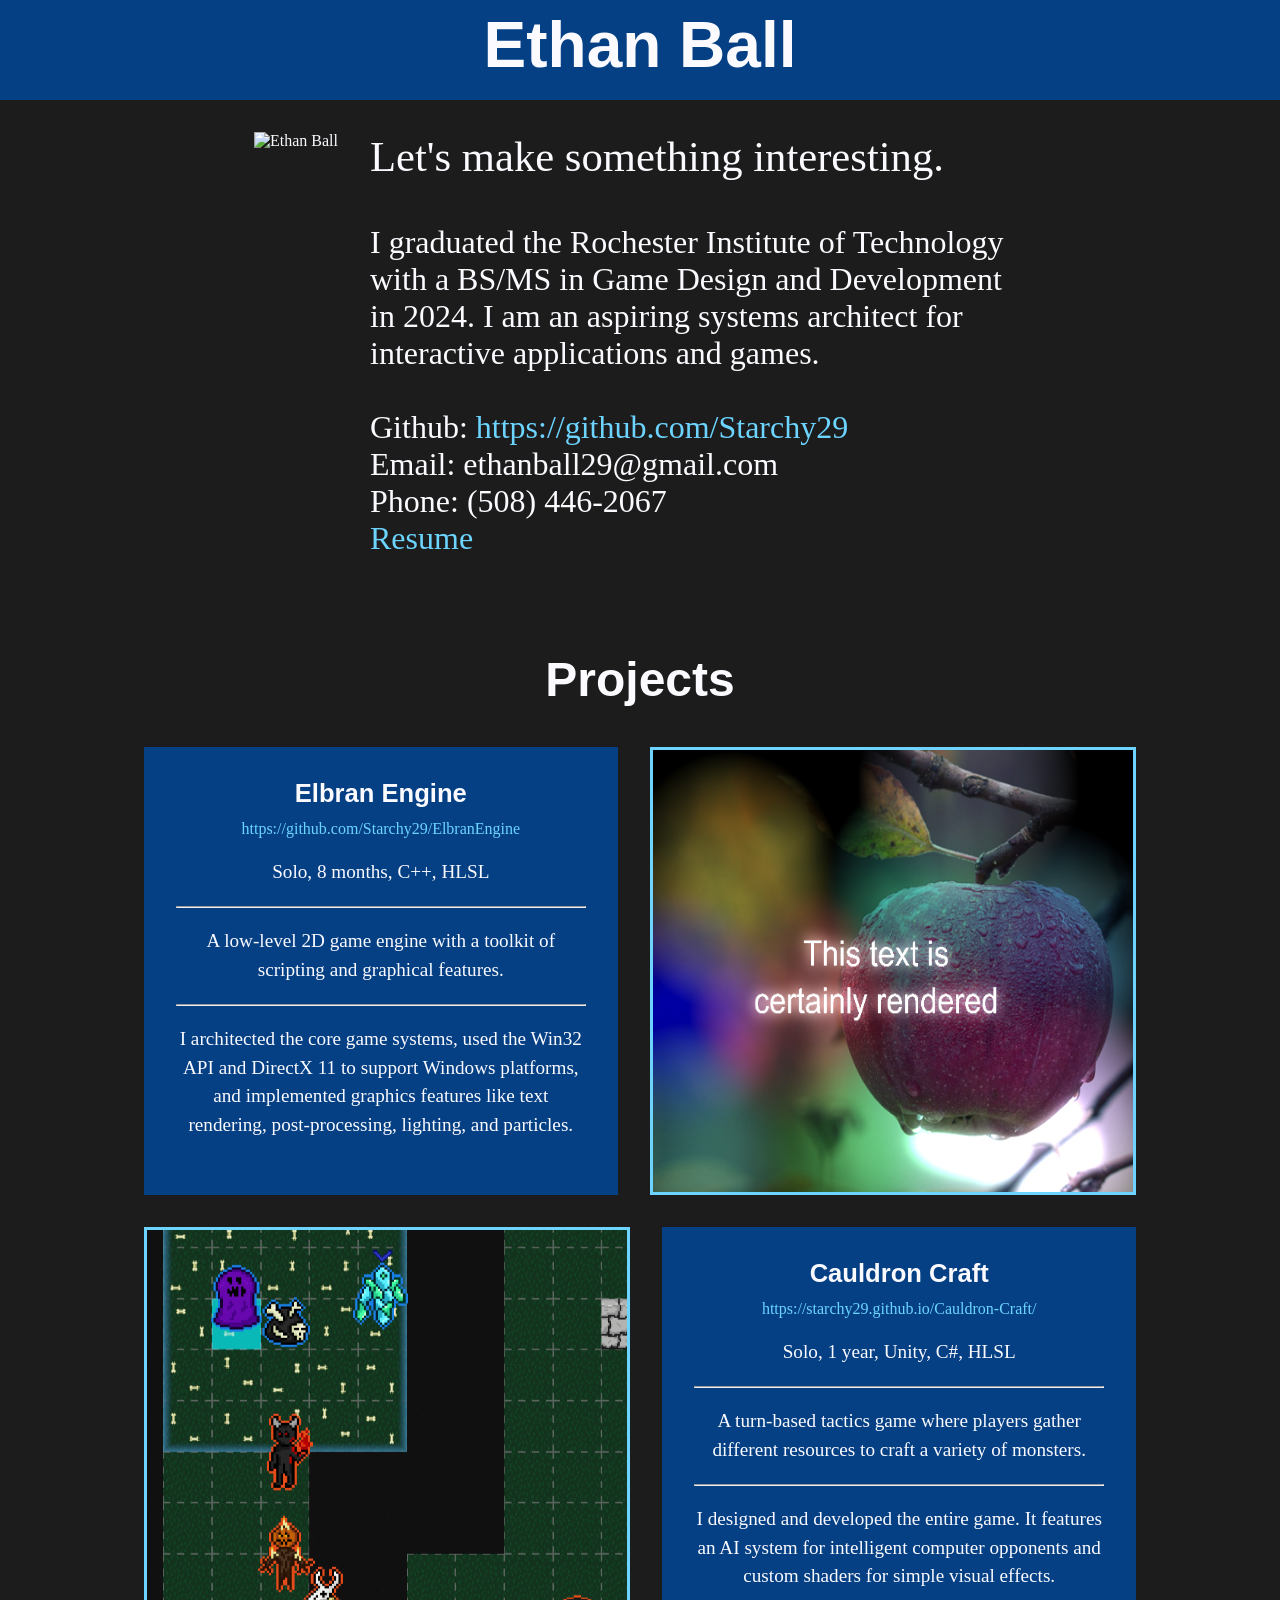
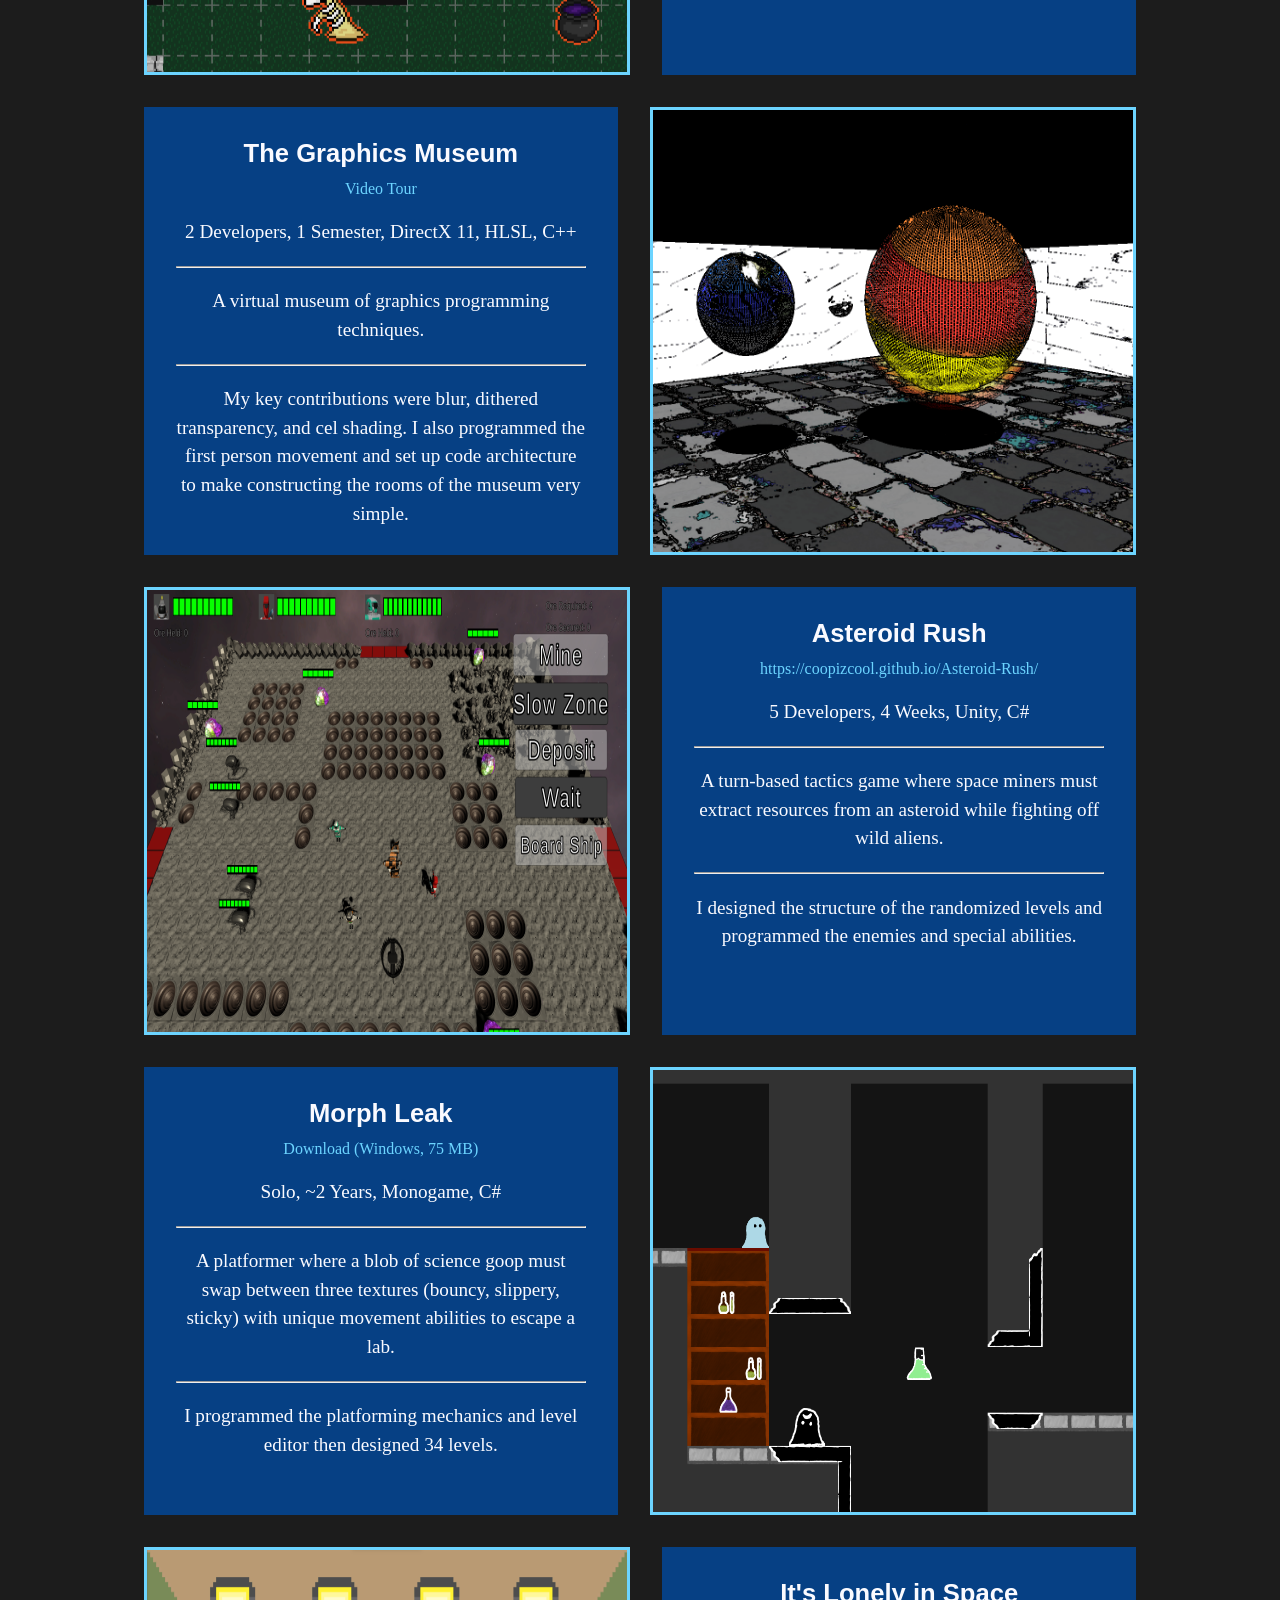
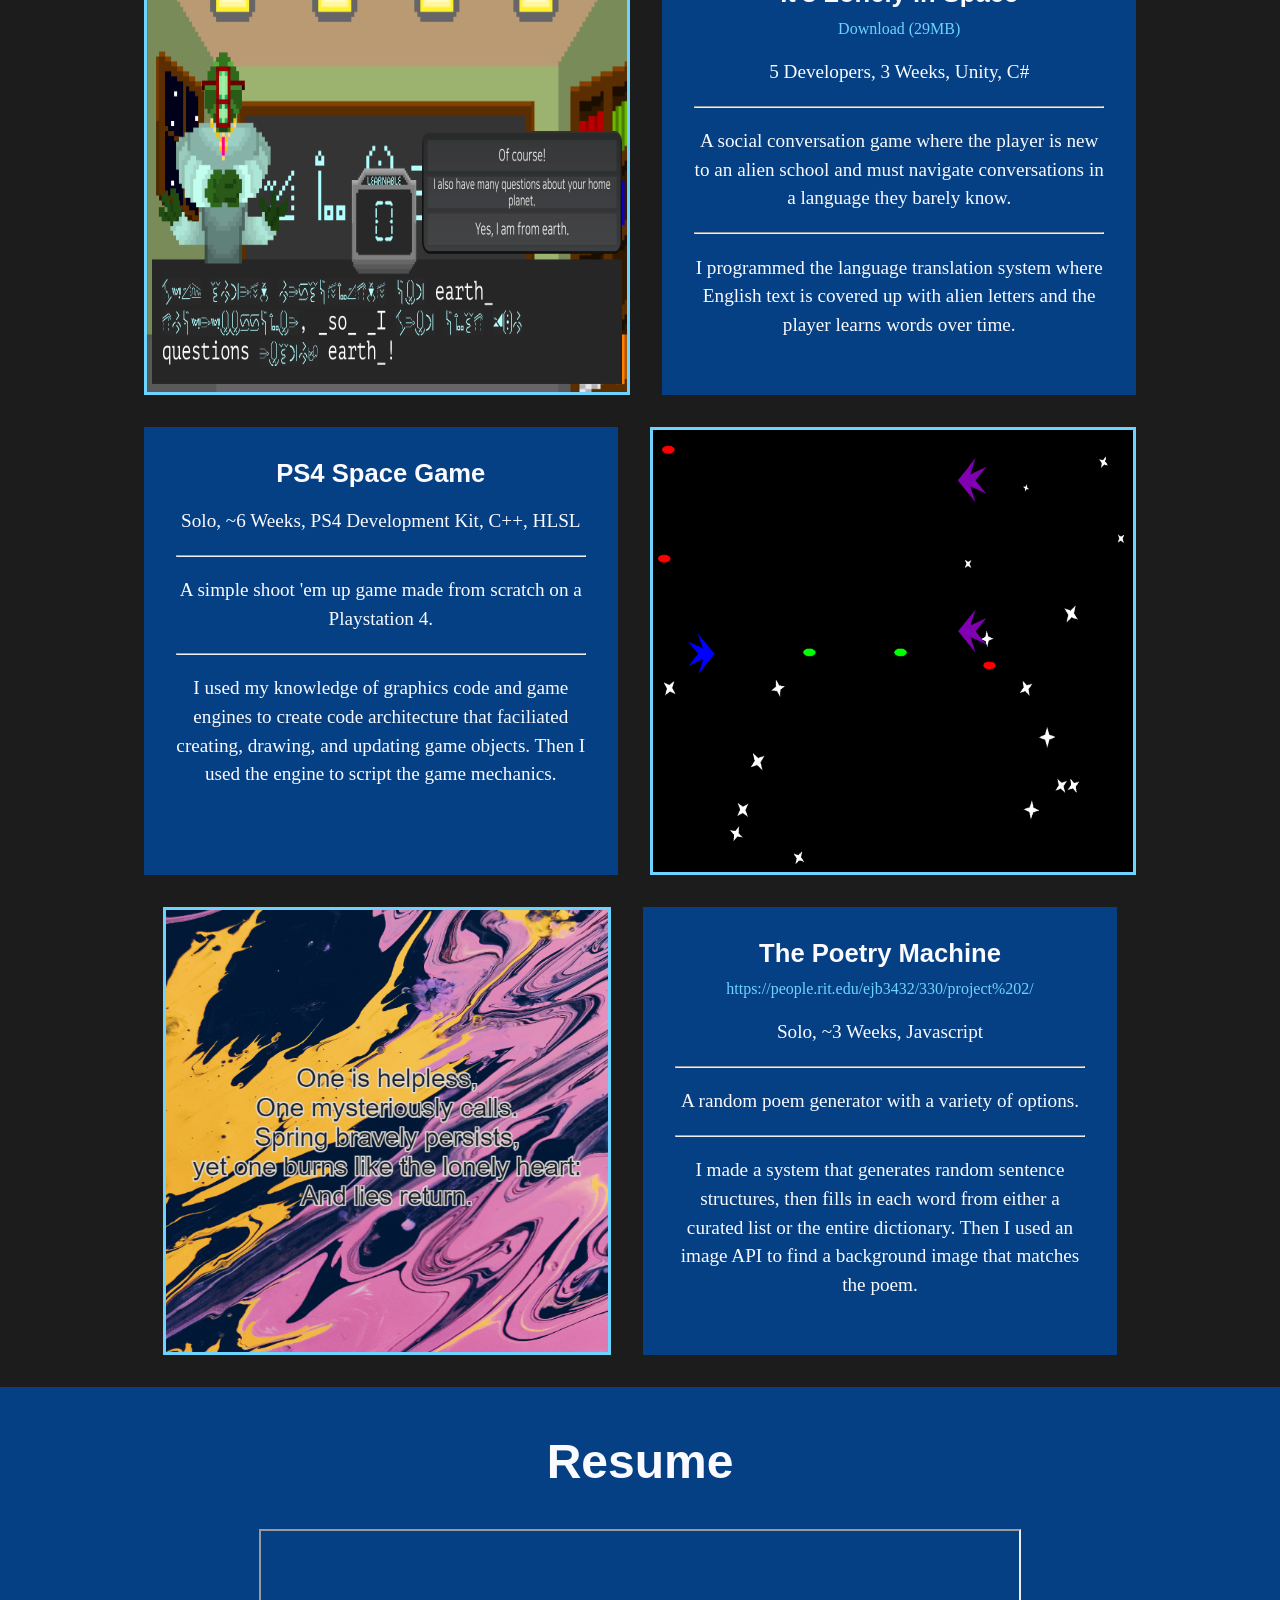
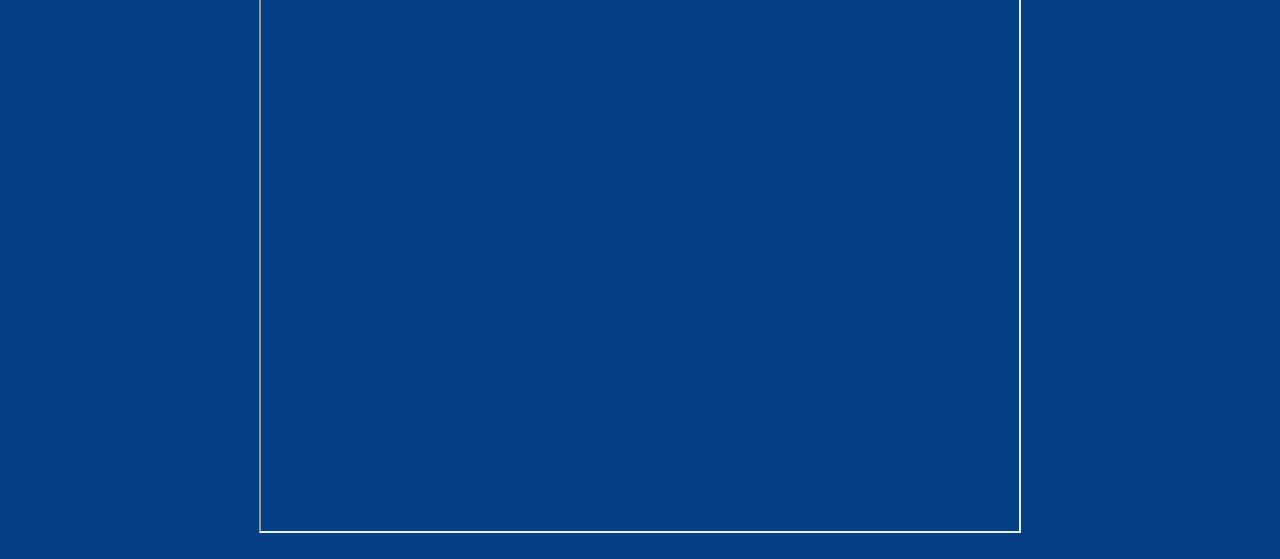
==== commit 0ca1f95d: "updated resume" ====
--- a/docs/index.html
+++ b/docs/index.html
@@ -22,7 +22,7 @@
                     I am an aspiring systems architect for interactive applications and games.
                     <br><br>
                     Github: <a href="https://github.com/Starchy29">https://github.com/Starchy29</a><br>
-                    Email: ejb3432@rit.edu<br>
+                    Email: ethanball29@gmail.com<br>
                     Phone: (508) 446-2067<br>
                     <a id="resumeLink" href="#resume">Resume</a>
                 </p>
